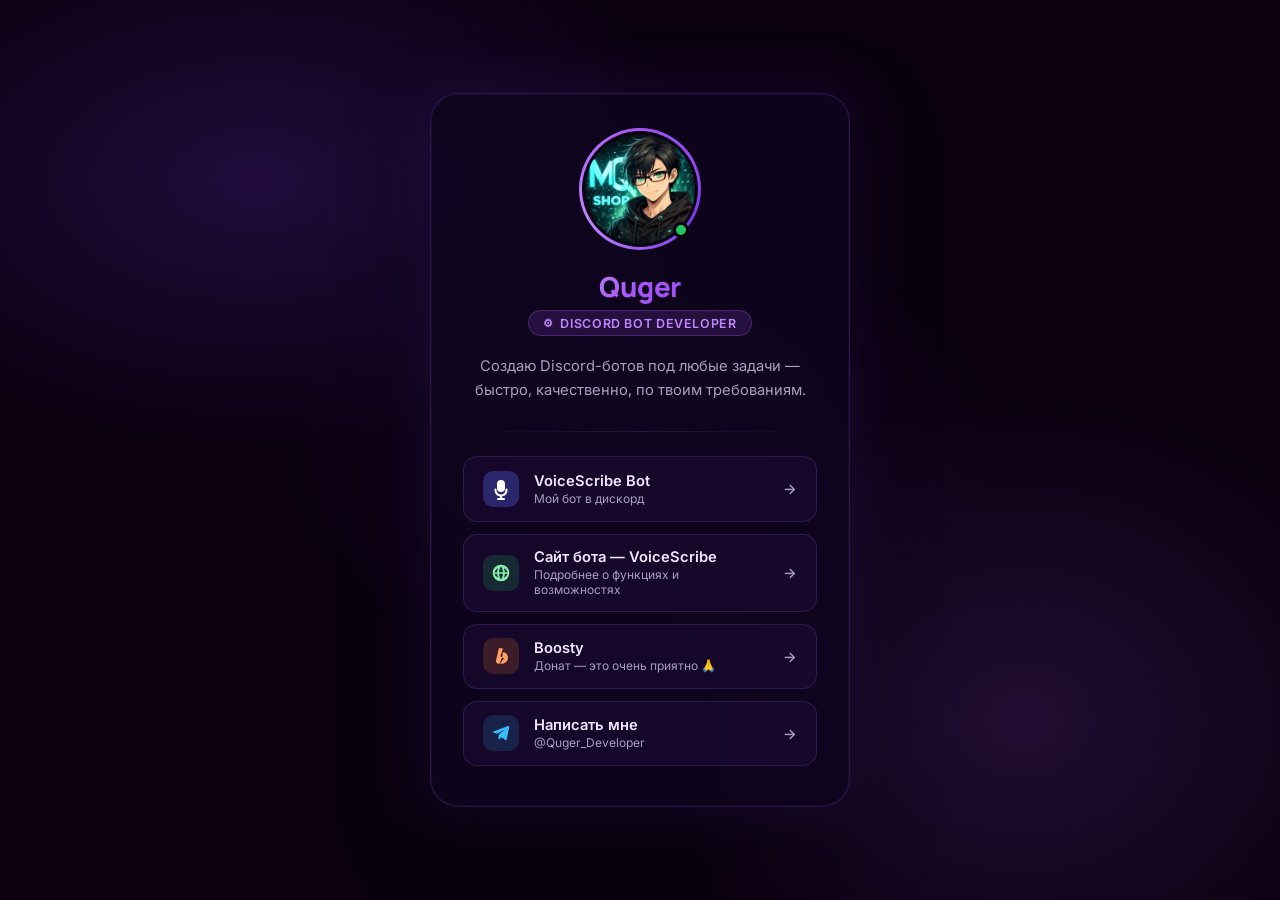
==== index.html @ 2708a447 "Add files via upload" ====
﻿<!DOCTYPE html>
<html lang="ru">
<head>
  <meta charset="UTF-8">
  <meta name="viewport" content="width=device-width, initial-scale=1.0">
  <title>Quger - Discord Bot Dev</title>
  <link href="https://fonts.googleapis.com/css2?family=Manrope:wght@700;800&family=Syne:wght@700;800&family=Inter:wght@400;500;600&display=swap" rel="stylesheet">
  <style>
    *, *::before, *::after { box-sizing: border-box; margin: 0; padding: 0; }

    :root {
      --bg: #0a0010;
      --surface: rgba(120,60,200,0.08);
      --border: rgba(160,100,255,0.18);
      --accent: #a855f7;
      --accent2: #7c3aed;
      --glow: rgba(168,85,247,0.35);
      --text: #f0e8ff;
      --muted: #a89fc0;
    }

    body {
      background: var(--bg);
      color: var(--text);
      font-family: 'Inter', sans-serif;
      min-height: 100vh;
      display: flex;
      align-items: center;
      justify-content: center;
      padding: 2rem 1rem;
      overflow-x: hidden;
    }

    /* Animated background */
    body::before {
      content: '';
      position: fixed;
      inset: 0;
      background:
        radial-gradient(ellipse 60% 50% at 20% 20%, rgba(124,58,237,0.2) 0%, transparent 60%),
        radial-gradient(ellipse 50% 60% at 80% 80%, rgba(168,85,247,0.15) 0%, transparent 60%),
        radial-gradient(ellipse 40% 40% at 50% 50%, rgba(109,40,217,0.1) 0%, transparent 70%);
      pointer-events: none;
      z-index: 0;
    }

    .card {
      position: relative;
      z-index: 1;
      background: rgba(15,5,30,0.85);
      border: 1px solid var(--border);
      border-radius: 28px;
      padding: 2.5rem 2rem;
      max-width: 420px;
      width: 100%;
      text-align: center;
      backdrop-filter: blur(20px);
      box-shadow:
        0 0 60px rgba(124,58,237,0.15),
        0 0 0 1px rgba(168,85,247,0.08) inset,
        0 30px 80px rgba(0,0,0,0.5);
      animation: fadeUp 0.7s cubic-bezier(.22,1,.36,1) both;
    }

    @keyframes fadeUp {
      from { opacity: 0; transform: translateY(30px); }
      to { opacity: 1; transform: translateY(0); }
    }

    /* Avatar */
    .avatar-wrap {
      position: relative;
      display: inline-block;
      margin-bottom: 1.25rem;
    }

    .avatar-ring {
      position: absolute;
      inset: -6px;
      border-radius: 50%;
      background: conic-gradient(from 0deg, #a855f7, #7c3aed, #c084fc, #a855f7);
      animation: spin 4s linear infinite;
      z-index: 0;
    }

    @keyframes spin { to { transform: rotate(360deg); } }

    .avatar-ring-inner {
      position: absolute;
      inset: -3px;
      border-radius: 50%;
      background: var(--bg);
      z-index: 1;
    }

    .avatar {
      position: relative;
      z-index: 2;
      width: 110px;
      height: 110px;
      border-radius: 50%;
      object-fit: cover;
      display: block;
    }

    /* Status dot */
    .status {
      position: absolute;
      bottom: 6px;
      right: 6px;
      width: 16px;
      height: 16px;
      background: #22c55e;
      border-radius: 50%;
      border: 3px solid var(--bg);
      z-index: 3;
      animation: pulse 2s ease-in-out infinite;
    }

    @keyframes pulse {
      0%, 100% { box-shadow: 0 0 0 0 rgba(34,197,94,0.5); }
      50% { box-shadow: 0 0 0 6px rgba(34,197,94,0); }
    }

    /* Name & title */
    h1 {
      font-family: 'Manrope', sans-serif;
      font-size: 1.72rem;
      font-weight: 800;
      background: linear-gradient(135deg, #e9d5ff, #a855f7 50%, #7c3aed);
      -webkit-background-clip: text;
      -webkit-text-fill-color: transparent;
      background-clip: text;
      letter-spacing: -0.02em;
      margin-bottom: 0.3rem;
    }

    .title-badge {
      display: inline-flex;
      align-items: center;
      gap: 0.4rem;
      background: rgba(168,85,247,0.15);
      border: 1px solid rgba(168,85,247,0.3);
      color: #c084fc;
      font-size: 0.78rem;
      font-weight: 600;
      padding: 0.3rem 0.9rem;
      border-radius: 100px;
      margin-bottom: 1.1rem;
      letter-spacing: 0.05em;
      text-transform: uppercase;
    }

    .title-badge::before { content: '⚙'; font-size: 0.85em; }

    /* Bio */
    .bio {
      color: var(--muted);
      font-size: 0.92rem;
      line-height: 1.65;
      margin-bottom: 1.8rem;
      padding: 0 0.5rem;
    }

    /* Divider */
    .divider {
      height: 1px;
      background: linear-gradient(90deg, transparent, var(--border), transparent);
      margin-bottom: 1.5rem;
    }

    /* Links */
    .links {
      display: flex;
      flex-direction: column;
      gap: 0.75rem;
    }

    .link-btn {
      display: flex;
      align-items: center;
      gap: 0.9rem;
      padding: 0.85rem 1.2rem;
      border-radius: 14px;
      text-decoration: none;
      font-size: 0.92rem;
      font-weight: 600;
      border: 1px solid var(--border);
      background: var(--surface);
      color: var(--text);
      transition: all 0.22s cubic-bezier(.22,1,.36,1);
      position: relative;
      overflow: hidden;
      cursor: pointer;
    }

    .link-btn::before {
      content: '';
      position: absolute;
      inset: 0;
      background: linear-gradient(135deg, rgba(168,85,247,0.12), rgba(124,58,237,0.08));
      opacity: 0;
      transition: opacity 0.22s;
    }

    .link-btn:hover {
      border-color: rgba(168,85,247,0.5);
      transform: translateY(-2px);
      box-shadow: 0 8px 24px rgba(124,58,237,0.2);
    }

    .link-btn:hover::before { opacity: 1; }
    .link-btn:active { transform: translateY(0); }

    .link-icon {
      width: 36px;
      height: 36px;
      border-radius: 10px;
      display: flex;
      align-items: center;
      justify-content: center;
      font-size: 1.1rem;
      flex-shrink: 0;
    }

    .link-icon.discord { background: rgba(88,101,242,0.32); color: #ffffff; }
    .link-icon.site { background: rgba(34,197,94,0.18); color: #86efac; }
    .link-icon.telegram { background: rgba(39,167,231,0.16); color: #38bdf8; }
    .link-icon.boosty  { background: rgba(245,124,47,0.18); color: #ff9f63; }

    .link-icon svg {
      width: 20px;
      height: 20px;
      fill: currentColor;
      display: block;
    }

    
    .link-icon.discord svg {
      width: 24px;
      height: 24px;
    }

    .link-label {
      flex: 1;
      text-align: left;
    }

    .link-label span {
      display: block;
      font-size: 0.75rem;
      color: var(--muted);
      font-weight: 400;
      margin-top: 0.05rem;
    }

    .link-arrow {
      color: var(--muted);
      font-size: 0.9rem;
      transition: transform 0.2s, color 0.2s;
    }

    .link-btn:hover .link-arrow {
      transform: translateX(3px);
      color: var(--accent);
    }

    /* Footer */
    .footer {
      margin-top: 1.5rem;
      font-size: 0.72rem;
      color: rgba(168,85,247,0.4);
      letter-spacing: 0.08em;
    }
  </style>
</head>
<body>
  <div class="card">

    <div class="avatar-wrap">
      <div class="avatar-ring"></div>
      <div class="avatar-ring-inner"></div>
      <img class="avatar" src="[data-uri]" alt="KauSi">
      <div class="status"></div>
    </div>

    <h1>Quger</h1>
    <div class="title-badge">Discord Bot Developer</div>

    <p class="bio">
      Создаю Discord-ботов под любые задачи —<br>
      быстро, качественно, по твоим требованиям.
    </p>

    <div class="divider"></div>

        <div class="links">

      <a class="link-btn" href="https://discord.com/oauth2/authorize?client_id=1499474116049371156" target="_blank" rel="noopener">
        <div class="link-icon discord">
          <svg viewBox="0 0 24 24" aria-hidden="true" focusable="false">
            <rect x="8" y="3" width="8" height="12" rx="4" ry="4" />
            <path d="M6.5 11.5a1 1 0 0 1 1 1v.6a4.5 4.5 0 0 0 9 0v-.6a1 1 0 1 1 2 0v.6a6.5 6.5 0 0 1-5.5 6.4V21h2a1 1 0 1 1 0 2H9a1 1 0 1 1 0-2h2v-1.5a6.5 6.5 0 0 1-5.5-6.4v-.6a1 1 0 0 1 1-1z" />
          </svg>
        </div>
        <div class="link-label"> 
          VoiceScribe Bot
          <span>Мой бот в дискорд</span>
        </div>
        <div class="link-arrow">→</div>
      </a>

      <a class="link-btn" href="general.html" rel="noopener">
        <div class="link-icon site">
          <svg viewBox="0 0 24 24" aria-hidden="true" focusable="false">
            <path d="M12 2a10 10 0 1 0 0 20 10 10 0 0 0 0-20zm7.9 9h-3.1a15.7 15.7 0 0 0-1.6-5.1A8.1 8.1 0 0 1 19.9 11zM12 4.1c1.1 1.4 2 3.9 2.4 6.9H9.6c.4-3 1.3-5.5 2.4-6.9zM8.8 5.9A15.7 15.7 0 0 0 7.2 11H4.1a8.1 8.1 0 0 1 4.7-5.1zM4.1 13h3.1a15.7 15.7 0 0 0 1.6 5.1A8.1 8.1 0 0 1 4.1 13zm7.9 6.9c-1.1-1.4-2-3.9-2.4-6.9h4.8c-.4 3-1.3 5.5-2.4 6.9zm3.2-1.8a15.7 15.7 0 0 0 1.6-5.1h3.1a8.1 8.1 0 0 1-4.7 5.1z"/>
          </svg>
        </div>
        <div class="link-label">
          Сайт бота — VoiceScribe
          <span>Подробнее о функциях и возможностях</span>
        </div>
        <div class="link-arrow">→</div>
      </a>

      <a class="link-btn" href="https://boosty.to/quger" target="_blank" rel="noopener">
        <div class="link-icon boosty">
          <svg viewBox="0 0 24 24" aria-hidden="true" focusable="false">
            <path d="M9.4 2.8h5L11.2 13h2.4l-3.3 8.2h-.9c-2.4 0-4-2.2-3.3-4.5L9.4 2.8z" />
            <path d="M14.2 7.1c3.9.3 6.6 3.7 6.1 7.5-.5 3.8-3.7 6.6-7.5 6.6h-1.8l4.8-6.9h-2.3l.7-7.2z" />
          </svg>
        </div>
        <div class="link-label">
          Boosty
          <span>Донат — это очень приятно 🙏</span>
        </div>
        <div class="link-arrow">→</div>
      </a>

      <a class="link-btn" href="https://t.me/Quger_Developer" target="_blank" rel="noopener">
        <div class="link-icon telegram">
          <svg viewBox="0 0 24 24" aria-hidden="true" focusable="false">
            <path d="M21.7 4.3c.2.2.3.6.2.9l-3.1 14.7c-.1.4-.4.7-.8.7h-.1c-.3 0-.6-.1-.8-.3l-4.5-3.3-2.2 2.1c-.2.2-.4.3-.7.3h-.1c-.4-.1-.7-.4-.7-.8l.4-4.7L17 7.4 7.2 13l-4-1.2c-.4-.1-.6-.4-.7-.8 0-.3.2-.7.5-.8l17.3-6.5c.3-.1.7 0 .9.2z"/>
          </svg>
        </div>
        <div class="link-label">
          Написать мне
          <span>@Quger_Developer</span>
        </div>
        <div class="link-arrow">→</div>
      </a>

    </div>
  </div>
</body>
</html>
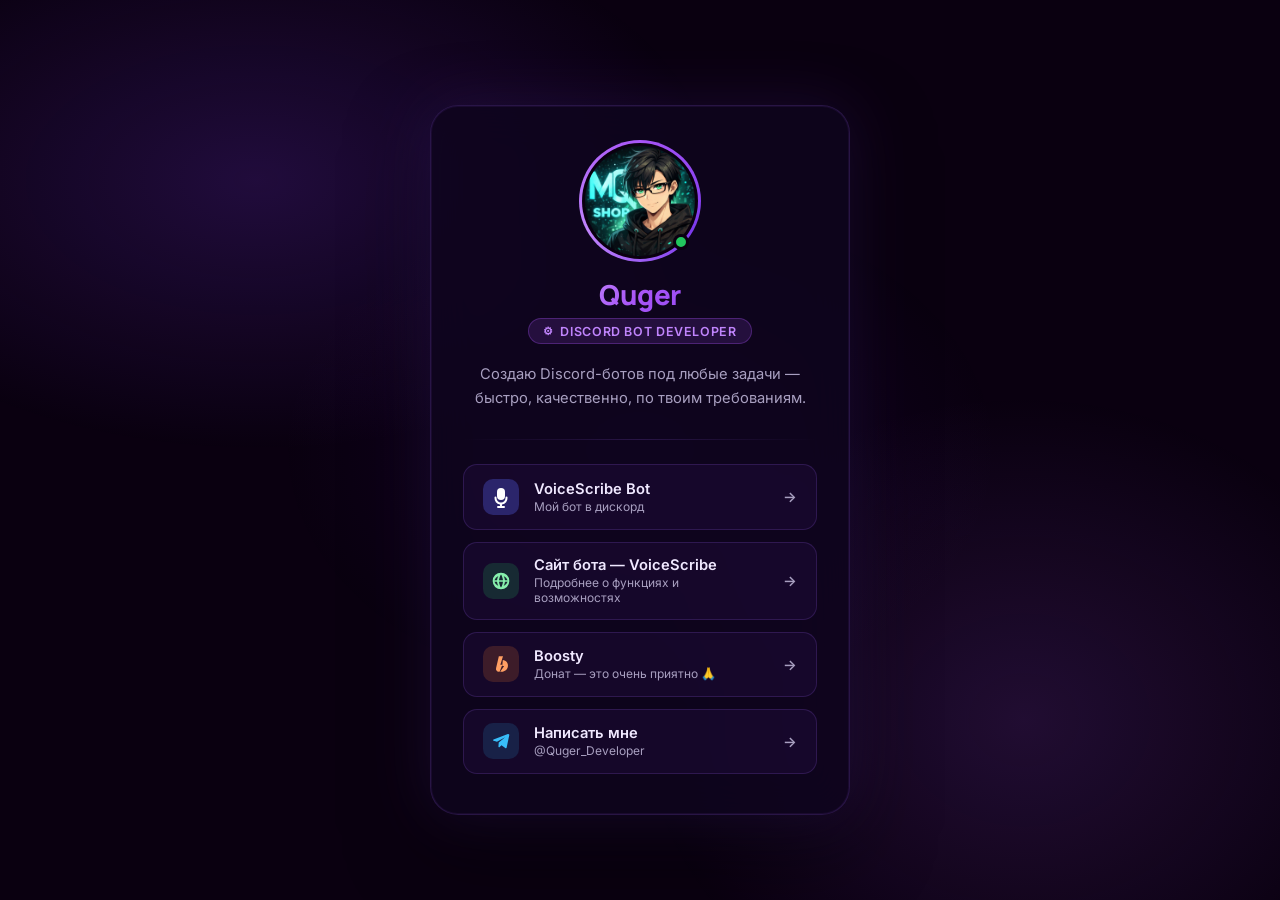
==== commit bddf209b: "Add files via upload" ====
--- a/index.html
+++ b/index.html
@@ -1,4 +1,4 @@
-﻿<!DOCTYPE html>
+﻿﻿<!DOCTYPE html>
 <html lang="ru">
 <head>
   <meta charset="UTF-8">
@@ -25,7 +25,7 @@
       font-family: 'Inter', sans-serif;
       min-height: 100vh;
       display: flex;
-      align-items: center;
+      flex-direction: column;
       justify-content: center;
       padding: 2rem 1rem;
       overflow-x: hidden;
@@ -45,6 +45,7 @@
     }
 
     .card {
+      margin: auto;
       position: relative;
       z-index: 1;
       background: rgba(15,5,30,0.85);
@@ -72,6 +73,7 @@
       position: relative;
       display: inline-block;
       margin-bottom: 1.25rem;
+      animation: fadeUp 0.6s both;
     }
 
     .avatar-ring {
@@ -133,6 +135,7 @@
       background-clip: text;
       letter-spacing: -0.02em;
       margin-bottom: 0.3rem;
+      animation: fadeUp 0.6s 0.1s both;
     }
 
     .title-badge {
@@ -149,6 +152,7 @@
       margin-bottom: 1.1rem;
       letter-spacing: 0.05em;
       text-transform: uppercase;
+      animation: fadeUp 0.6s 0.15s both;
     }
 
     .title-badge::before { content: '⚙'; font-size: 0.85em; }
@@ -160,6 +164,7 @@
       line-height: 1.65;
       margin-bottom: 1.8rem;
       padding: 0 0.5rem;
+      animation: fadeUp 0.6s 0.2s both;
     }
 
     /* Divider */
@@ -167,6 +172,7 @@
       height: 1px;
       background: linear-gradient(90deg, transparent, var(--border), transparent);
       margin-bottom: 1.5rem;
+      animation: fadeUp 0.6s 0.25s both;
     }
 
     /* Links */
@@ -174,6 +180,7 @@
       display: flex;
       flex-direction: column;
       gap: 0.75rem;
+      animation: fadeUp 0.6s 0.3s both;
     }
 
     .link-btn {
@@ -266,12 +273,31 @@
     }
 
     /* Footer */
-    .footer {
-      margin-top: 1.5rem;
-      font-size: 0.72rem;
-      color: rgba(168,85,247,0.4);
-      letter-spacing: 0.08em;
-    }
+    footer {
+      position: relative;
+      z-index: 1;
+      text-align: center;
+      padding: 2rem;
+      border-top: 1px solid var(--border);
+      font-size: 0.78rem;
+      letter-spacing: 0.06em;
+      line-height: 1.8;
+      width: 100%;
+    }
+    .footer-main {
+      color: rgba(255,255,255,0.55);
+      margin-bottom: 0.3rem;
+    }
+    .footer-disclaimer {
+      color: rgba(255,255,255,0.9);
+      font-weight: 500;
+    }
+    footer a {
+      color: #ffffff;
+      text-decoration: none;
+      font-weight: 700;
+    }
+    footer a:hover { color: var(--accent); }
   </style>
 </head>
 <body>
@@ -354,29 +380,3 @@
   </div>
 </body>
 </html>
-
-
-
-
-
-
-
-
-
-
-
-
-
-
-
-
-
-
-
-
-
-
-
-
-
-
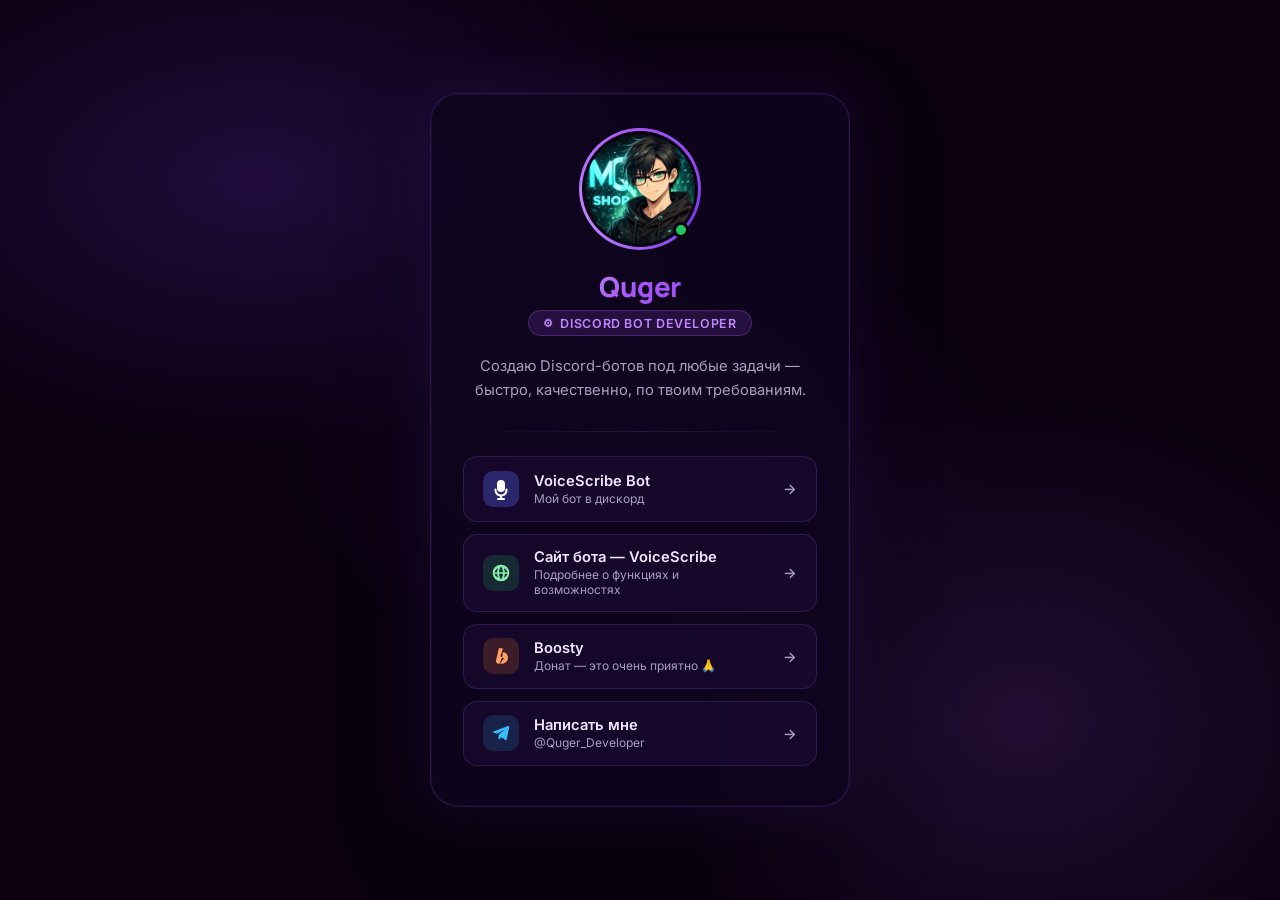
==== commit 62c7d766: "Add files via upload" ====
--- a/index.html
+++ b/index.html
@@ -1,382 +1,388 @@
-﻿﻿<!DOCTYPE html>
-<html lang="ru">
-<head>
-  <meta charset="UTF-8">
-  <meta name="viewport" content="width=device-width, initial-scale=1.0">
-  <title>Quger - Discord Bot Dev</title>
-  <link href="https://fonts.googleapis.com/css2?family=Manrope:wght@700;800&family=Syne:wght@700;800&family=Inter:wght@400;500;600&display=swap" rel="stylesheet">
-  <style>
-    *, *::before, *::after { box-sizing: border-box; margin: 0; padding: 0; }
-
-    :root {
-      --bg: #0a0010;
-      --surface: rgba(120,60,200,0.08);
-      --border: rgba(160,100,255,0.18);
-      --accent: #a855f7;
-      --accent2: #7c3aed;
-      --glow: rgba(168,85,247,0.35);
-      --text: #f0e8ff;
-      --muted: #a89fc0;
-    }
-
-    body {
-      background: var(--bg);
-      color: var(--text);
-      font-family: 'Inter', sans-serif;
-      min-height: 100vh;
-      display: flex;
-      flex-direction: column;
-      justify-content: center;
-      padding: 2rem 1rem;
-      overflow-x: hidden;
-    }
-
-    /* Animated background */
-    body::before {
-      content: '';
-      position: fixed;
-      inset: 0;
-      background:
-        radial-gradient(ellipse 60% 50% at 20% 20%, rgba(124,58,237,0.2) 0%, transparent 60%),
-        radial-gradient(ellipse 50% 60% at 80% 80%, rgba(168,85,247,0.15) 0%, transparent 60%),
-        radial-gradient(ellipse 40% 40% at 50% 50%, rgba(109,40,217,0.1) 0%, transparent 70%);
-      pointer-events: none;
-      z-index: 0;
-    }
-
-    .card {
-      margin: auto;
-      position: relative;
-      z-index: 1;
-      background: rgba(15,5,30,0.85);
-      border: 1px solid var(--border);
-      border-radius: 28px;
-      padding: 2.5rem 2rem;
-      max-width: 420px;
-      width: 100%;
-      text-align: center;
-      backdrop-filter: blur(20px);
-      box-shadow:
-        0 0 60px rgba(124,58,237,0.15),
-        0 0 0 1px rgba(168,85,247,0.08) inset,
-        0 30px 80px rgba(0,0,0,0.5);
-      animation: fadeUp 0.7s cubic-bezier(.22,1,.36,1) both;
-    }
-
-    @keyframes fadeUp {
-      from { opacity: 0; transform: translateY(30px); }
-      to { opacity: 1; transform: translateY(0); }
-    }
-
-    /* Avatar */
-    .avatar-wrap {
-      position: relative;
-      display: inline-block;
-      margin-bottom: 1.25rem;
-      animation: fadeUp 0.6s both;
-    }
-
-    .avatar-ring {
-      position: absolute;
-      inset: -6px;
-      border-radius: 50%;
-      background: conic-gradient(from 0deg, #a855f7, #7c3aed, #c084fc, #a855f7);
-      animation: spin 4s linear infinite;
-      z-index: 0;
-    }
-
-    @keyframes spin { to { transform: rotate(360deg); } }
-
-    .avatar-ring-inner {
-      position: absolute;
-      inset: -3px;
-      border-radius: 50%;
-      background: var(--bg);
-      z-index: 1;
-    }
-
-    .avatar {
-      position: relative;
-      z-index: 2;
-      width: 110px;
-      height: 110px;
-      border-radius: 50%;
-      object-fit: cover;
-      display: block;
-    }
-
-    /* Status dot */
-    .status {
-      position: absolute;
-      bottom: 6px;
-      right: 6px;
-      width: 16px;
-      height: 16px;
-      background: #22c55e;
-      border-radius: 50%;
-      border: 3px solid var(--bg);
-      z-index: 3;
-      animation: pulse 2s ease-in-out infinite;
-    }
-
-    @keyframes pulse {
-      0%, 100% { box-shadow: 0 0 0 0 rgba(34,197,94,0.5); }
-      50% { box-shadow: 0 0 0 6px rgba(34,197,94,0); }
-    }
-
-    /* Name & title */
-    h1 {
-      font-family: 'Manrope', sans-serif;
-      font-size: 1.72rem;
-      font-weight: 800;
-      background: linear-gradient(135deg, #e9d5ff, #a855f7 50%, #7c3aed);
-      -webkit-background-clip: text;
-      -webkit-text-fill-color: transparent;
-      background-clip: text;
-      letter-spacing: -0.02em;
-      margin-bottom: 0.3rem;
-      animation: fadeUp 0.6s 0.1s both;
-    }
-
-    .title-badge {
-      display: inline-flex;
-      align-items: center;
-      gap: 0.4rem;
-      background: rgba(168,85,247,0.15);
-      border: 1px solid rgba(168,85,247,0.3);
-      color: #c084fc;
-      font-size: 0.78rem;
-      font-weight: 600;
-      padding: 0.3rem 0.9rem;
-      border-radius: 100px;
-      margin-bottom: 1.1rem;
-      letter-spacing: 0.05em;
-      text-transform: uppercase;
-      animation: fadeUp 0.6s 0.15s both;
-    }
-
-    .title-badge::before { content: '⚙'; font-size: 0.85em; }
-
-    /* Bio */
-    .bio {
-      color: var(--muted);
-      font-size: 0.92rem;
-      line-height: 1.65;
-      margin-bottom: 1.8rem;
-      padding: 0 0.5rem;
-      animation: fadeUp 0.6s 0.2s both;
-    }
-
-    /* Divider */
-    .divider {
-      height: 1px;
-      background: linear-gradient(90deg, transparent, var(--border), transparent);
-      margin-bottom: 1.5rem;
-      animation: fadeUp 0.6s 0.25s both;
-    }
-
-    /* Links */
-    .links {
-      display: flex;
-      flex-direction: column;
-      gap: 0.75rem;
-      animation: fadeUp 0.6s 0.3s both;
-    }
-
-    .link-btn {
-      display: flex;
-      align-items: center;
-      gap: 0.9rem;
-      padding: 0.85rem 1.2rem;
-      border-radius: 14px;
-      text-decoration: none;
-      font-size: 0.92rem;
-      font-weight: 600;
-      border: 1px solid var(--border);
-      background: var(--surface);
-      color: var(--text);
-      transition: all 0.22s cubic-bezier(.22,1,.36,1);
-      position: relative;
-      overflow: hidden;
-      cursor: pointer;
-    }
-
-    .link-btn::before {
-      content: '';
-      position: absolute;
-      inset: 0;
-      background: linear-gradient(135deg, rgba(168,85,247,0.12), rgba(124,58,237,0.08));
-      opacity: 0;
-      transition: opacity 0.22s;
-    }
-
-    .link-btn:hover {
-      border-color: rgba(168,85,247,0.5);
-      transform: translateY(-2px);
-      box-shadow: 0 8px 24px rgba(124,58,237,0.2);
-    }
-
-    .link-btn:hover::before { opacity: 1; }
-    .link-btn:active { transform: translateY(0); }
-
-    .link-icon {
-      width: 36px;
-      height: 36px;
-      border-radius: 10px;
-      display: flex;
-      align-items: center;
-      justify-content: center;
-      font-size: 1.1rem;
-      flex-shrink: 0;
-    }
-
-    .link-icon.discord { background: rgba(88,101,242,0.32); color: #ffffff; }
-    .link-icon.site { background: rgba(34,197,94,0.18); color: #86efac; }
-    .link-icon.telegram { background: rgba(39,167,231,0.16); color: #38bdf8; }
-    .link-icon.boosty  { background: rgba(245,124,47,0.18); color: #ff9f63; }
-
-    .link-icon svg {
-      width: 20px;
-      height: 20px;
-      fill: currentColor;
-      display: block;
-    }
-
-    
-    .link-icon.discord svg {
-      width: 24px;
-      height: 24px;
-    }
-
-    .link-label {
-      flex: 1;
-      text-align: left;
-    }
-
-    .link-label span {
-      display: block;
-      font-size: 0.75rem;
-      color: var(--muted);
-      font-weight: 400;
-      margin-top: 0.05rem;
-    }
-
-    .link-arrow {
-      color: var(--muted);
-      font-size: 0.9rem;
-      transition: transform 0.2s, color 0.2s;
-    }
-
-    .link-btn:hover .link-arrow {
-      transform: translateX(3px);
-      color: var(--accent);
-    }
-
-    /* Footer */
-    footer {
-      position: relative;
-      z-index: 1;
-      text-align: center;
-      padding: 2rem;
-      border-top: 1px solid var(--border);
-      font-size: 0.78rem;
-      letter-spacing: 0.06em;
-      line-height: 1.8;
-      width: 100%;
-    }
-    .footer-main {
-      color: rgba(255,255,255,0.55);
-      margin-bottom: 0.3rem;
-    }
-    .footer-disclaimer {
-      color: rgba(255,255,255,0.9);
-      font-weight: 500;
-    }
-    footer a {
-      color: #ffffff;
-      text-decoration: none;
-      font-weight: 700;
-    }
-    footer a:hover { color: var(--accent); }
-  </style>
-</head>
-<body>
-  <div class="card">
-
-    <div class="avatar-wrap">
-      <div class="avatar-ring"></div>
-      <div class="avatar-ring-inner"></div>
-      <img class="avatar" src="[data-uri]" alt="KauSi">
-      <div class="status"></div>
-    </div>
-
-    <h1>Quger</h1>
-    <div class="title-badge">Discord Bot Developer</div>
-
-    <p class="bio">
-      Создаю Discord-ботов под любые задачи —<br>
-      быстро, качественно, по твоим требованиям.
-    </p>
-
-    <div class="divider"></div>
-
-        <div class="links">
-
-      <a class="link-btn" href="https://discord.com/oauth2/authorize?client_id=1499474116049371156" target="_blank" rel="noopener">
-        <div class="link-icon discord">
-          <svg viewBox="0 0 24 24" aria-hidden="true" focusable="false">
-            <rect x="8" y="3" width="8" height="12" rx="4" ry="4" />
-            <path d="M6.5 11.5a1 1 0 0 1 1 1v.6a4.5 4.5 0 0 0 9 0v-.6a1 1 0 1 1 2 0v.6a6.5 6.5 0 0 1-5.5 6.4V21h2a1 1 0 1 1 0 2H9a1 1 0 1 1 0-2h2v-1.5a6.5 6.5 0 0 1-5.5-6.4v-.6a1 1 0 0 1 1-1z" />
-          </svg>
-        </div>
-        <div class="link-label"> 
-          VoiceScribe Bot
-          <span>Мой бот в дискорд</span>
-        </div>
-        <div class="link-arrow">→</div>
-      </a>
-
-      <a class="link-btn" href="general.html" rel="noopener">
-        <div class="link-icon site">
-          <svg viewBox="0 0 24 24" aria-hidden="true" focusable="false">
-            <path d="M12 2a10 10 0 1 0 0 20 10 10 0 0 0 0-20zm7.9 9h-3.1a15.7 15.7 0 0 0-1.6-5.1A8.1 8.1 0 0 1 19.9 11zM12 4.1c1.1 1.4 2 3.9 2.4 6.9H9.6c.4-3 1.3-5.5 2.4-6.9zM8.8 5.9A15.7 15.7 0 0 0 7.2 11H4.1a8.1 8.1 0 0 1 4.7-5.1zM4.1 13h3.1a15.7 15.7 0 0 0 1.6 5.1A8.1 8.1 0 0 1 4.1 13zm7.9 6.9c-1.1-1.4-2-3.9-2.4-6.9h4.8c-.4 3-1.3 5.5-2.4 6.9zm3.2-1.8a15.7 15.7 0 0 0 1.6-5.1h3.1a8.1 8.1 0 0 1-4.7 5.1z"/>
-          </svg>
-        </div>
-        <div class="link-label">
-          Сайт бота — VoiceScribe
-          <span>Подробнее о функциях и возможностях</span>
-        </div>
-        <div class="link-arrow">→</div>
-      </a>
-
-      <a class="link-btn" href="https://boosty.to/quger" target="_blank" rel="noopener">
-        <div class="link-icon boosty">
-          <svg viewBox="0 0 24 24" aria-hidden="true" focusable="false">
-            <path d="M9.4 2.8h5L11.2 13h2.4l-3.3 8.2h-.9c-2.4 0-4-2.2-3.3-4.5L9.4 2.8z" />
-            <path d="M14.2 7.1c3.9.3 6.6 3.7 6.1 7.5-.5 3.8-3.7 6.6-7.5 6.6h-1.8l4.8-6.9h-2.3l.7-7.2z" />
-          </svg>
-        </div>
-        <div class="link-label">
-          Boosty
-          <span>Донат — это очень приятно 🙏</span>
-        </div>
-        <div class="link-arrow">→</div>
-      </a>
-
-      <a class="link-btn" href="https://t.me/Quger_Developer" target="_blank" rel="noopener">
-        <div class="link-icon telegram">
-          <svg viewBox="0 0 24 24" aria-hidden="true" focusable="false">
-            <path d="M21.7 4.3c.2.2.3.6.2.9l-3.1 14.7c-.1.4-.4.7-.8.7h-.1c-.3 0-.6-.1-.8-.3l-4.5-3.3-2.2 2.1c-.2.2-.4.3-.7.3h-.1c-.4-.1-.7-.4-.7-.8l.4-4.7L17 7.4 7.2 13l-4-1.2c-.4-.1-.6-.4-.7-.8 0-.3.2-.7.5-.8l17.3-6.5c.3-.1.7 0 .9.2z"/>
-          </svg>
-        </div>
-        <div class="link-label">
-          Написать мне
-          <span>@Quger_Developer</span>
-        </div>
-        <div class="link-arrow">→</div>
-      </a>
-
-    </div>
-  </div>
-</body>
-</html>
+﻿<!DOCTYPE html>
+<html lang="ru">
+<head>
+  <meta charset="UTF-8">
+  <meta name="viewport" content="width=device-width, initial-scale=1.0">
+  <title>Quger - Discord Bot Dev</title>
+  <link href="https://fonts.googleapis.com/css2?family=Manrope:wght@700;800&family=Syne:wght@700;800&family=Inter:wght@400;500;600&display=swap" rel="stylesheet">
+  <style>
+    *, *::before, *::after { box-sizing: border-box; margin: 0; padding: 0; }
+
+    :root {
+      --bg: #0a0010;
+      --surface: rgba(120,60,200,0.08);
+      --border: rgba(160,100,255,0.18);
+      --accent: #a855f7;
+      --accent2: #7c3aed;
+      --glow: rgba(168,85,247,0.35);
+      --text: #f0e8ff;
+      --muted: #a89fc0;
+    }
+
+    body {
+      background: var(--bg);
+      color: var(--text);
+      font-family: 'Inter', sans-serif;
+      min-height: 100vh;
+      display: flex;
+      flex-direction: column;
+      justify-content: center;
+      padding: 2rem 1rem;
+      overflow-x: hidden;
+    }
+
+    /* Animated background */
+    body::before {
+      content: '';
+      position: fixed;
+      inset: 0;
+      background:
+        radial-gradient(ellipse 60% 50% at 20% 20%, rgba(124,58,237,0.2) 0%, transparent 60%),
+        radial-gradient(ellipse 50% 60% at 80% 80%, rgba(168,85,247,0.15) 0%, transparent 60%),
+        radial-gradient(ellipse 40% 40% at 50% 50%, rgba(109,40,217,0.1) 0%, transparent 70%);
+      pointer-events: none;
+      z-index: 0;
+    }
+
+    .card {
+      margin: auto;
+      position: relative;
+      z-index: 1;
+      background: rgba(15,5,30,0.85);
+      border: 1px solid var(--border);
+      border-radius: 28px;
+      padding: 2.5rem 2rem;
+      max-width: 420px;
+      width: 100%;
+      text-align: center;
+      backdrop-filter: blur(20px);
+      box-shadow:
+        0 0 60px rgba(124,58,237,0.15),
+        0 0 0 1px rgba(168,85,247,0.08) inset,
+        0 30px 80px rgba(0,0,0,0.5);
+      animation: fadeUp 0.7s cubic-bezier(.22,1,.36,1) both;
+    }
+
+    @keyframes fadeUp {
+      from { opacity: 0; transform: translateY(30px); }
+      to { opacity: 1; transform: translateY(0); }
+    }
+
+    /* Avatar */
+    .avatar-wrap {
+      position: relative;
+      display: inline-block;
+      margin-bottom: 1.25rem;
+      animation: fadeUp 0.6s both;
+    }
+
+    .avatar-ring {
+      position: absolute;
+      inset: -6px;
+      border-radius: 50%;
+      background: conic-gradient(from 0deg, #a855f7, #7c3aed, #c084fc, #a855f7);
+      animation: spin 4s linear infinite;
+      z-index: 0;
+    }
+
+    @keyframes spin { to { transform: rotate(360deg); } }
+
+    .avatar-ring-inner {
+      position: absolute;
+      inset: -3px;
+      border-radius: 50%;
+      background: var(--bg);
+      z-index: 1;
+    }
+
+    .avatar {
+      position: relative;
+      z-index: 2;
+      width: 110px;
+      height: 110px;
+      border-radius: 50%;
+      object-fit: cover;
+      display: block;
+    }
+
+    /* Status dot */
+    .status {
+      position: absolute;
+      bottom: 6px;
+      right: 6px;
+      width: 16px;
+      height: 16px;
+      background: #22c55e;
+      border-radius: 50%;
+      border: 3px solid var(--bg);
+      z-index: 3;
+      animation: pulse 2s ease-in-out infinite;
+    }
+
+    @keyframes pulse {
+      0%, 100% { box-shadow: 0 0 0 0 rgba(34,197,94,0.5); }
+      50% { box-shadow: 0 0 0 6px rgba(34,197,94,0); }
+    }
+
+    /* Name & title */
+    h1 {
+      font-family: 'Manrope', sans-serif;
+      font-size: 1.72rem;
+      font-weight: 800;
+      background: linear-gradient(135deg, #e9d5ff, #a855f7 50%, #7c3aed);
+      -webkit-background-clip: text;
+      -webkit-text-fill-color: transparent;
+      background-clip: text;
+      letter-spacing: -0.02em;
+      margin-bottom: 0.3rem;
+      animation: fadeUp 0.6s 0.1s both;
+    }
+
+    .title-badge {
+      display: inline-flex;
+      align-items: center;
+      gap: 0.4rem;
+      background: rgba(168,85,247,0.15);
+      border: 1px solid rgba(168,85,247,0.3);
+      color: #c084fc;
+      font-size: 0.78rem;
+      font-weight: 600;
+      padding: 0.3rem 0.9rem;
+      border-radius: 100px;
+      margin-bottom: 1.1rem;
+      letter-spacing: 0.05em;
+      text-transform: uppercase;
+      animation: fadeUp 0.6s 0.15s both;
+    }
+
+    .title-badge::before { content: '⚙'; font-size: 0.85em; }
+
+    /* Bio */
+    .bio {
+      color: var(--muted);
+      font-size: 0.92rem;
+      line-height: 1.65;
+      margin-bottom: 1.8rem;
+      padding: 0 0.5rem;
+      animation: fadeUp 0.6s 0.2s both;
+    }
+
+    /* Divider */
+    .divider {
+      height: 1px;
+      background: linear-gradient(90deg, transparent, var(--border), transparent);
+      margin-bottom: 1.5rem;
+      animation: fadeUp 0.6s 0.25s both;
+    }
+
+    /* Links */
+    .links {
+      display: flex;
+      flex-direction: column;
+      gap: 0.75rem;
+      animation: fadeUp 0.6s 0.3s both;
+    }
+
+    .link-btn {
+      display: flex;
+      align-items: center;
+      gap: 0.9rem;
+      padding: 0.85rem 1.2rem;
+      border-radius: 14px;
+      text-decoration: none;
+      font-size: 0.92rem;
+      font-weight: 600;
+      border: 1px solid var(--border);
+      background: var(--surface);
+      color: var(--text);
+      transition: all 0.22s cubic-bezier(.22,1,.36,1);
+      position: relative;
+      overflow: hidden;
+      cursor: pointer;
+    }
+
+    .link-btn::before {
+      content: '';
+      position: absolute;
+      inset: 0;
+      background: linear-gradient(135deg, rgba(168,85,247,0.12), rgba(124,58,237,0.08));
+      opacity: 0;
+      transition: opacity 0.22s;
+    }
+
+    .link-btn:hover {
+      border-color: rgba(168,85,247,0.5);
+      transform: translateY(-2px);
+      box-shadow: 0 8px 24px rgba(124,58,237,0.2);
+    }
+
+    .link-btn:hover::before { opacity: 1; }
+    .link-btn:active { transform: translateY(0); }
+
+    .link-icon {
+      width: 36px;
+      height: 36px;
+      border-radius: 10px;
+      display: flex;
+      align-items: center;
+      justify-content: center;
+      font-size: 1.1rem;
+      flex-shrink: 0;
+    }
+
+    .link-icon.discord { background: rgba(88,101,242,0.32); color: #ffffff; }
+    .link-icon.site { background: rgba(34,197,94,0.18); color: #86efac; }
+    .link-icon.telegram { background: rgba(39,167,231,0.16); color: #38bdf8; }
+    .link-icon.boosty  { background: rgba(245,124,47,0.18); color: #ff9f63; }
+
+    .link-icon svg {
+      width: 20px;
+      height: 20px;
+      fill: currentColor;
+      display: block;
+    }
+
+    
+    .link-icon.discord svg {
+      width: 24px;
+      height: 24px;
+    }
+
+    .link-label {
+      flex: 1;
+      text-align: left;
+    }
+
+    .link-label span {
+      display: block;
+      font-size: 0.75rem;
+      color: var(--muted);
+      font-weight: 400;
+      margin-top: 0.05rem;
+    }
+
+    .link-arrow {
+      color: var(--muted);
+      font-size: 0.9rem;
+      transition: transform 0.2s, color 0.2s;
+    }
+
+    .link-btn:hover .link-arrow {
+      transform: translateX(3px);
+      color: var(--accent);
+    }
+
+    /* Footer */
+    footer {
+      position: relative;
+      z-index: 1;
+      text-align: center;
+      padding: 2rem;
+      border-top: 1px solid var(--border);
+      font-size: 0.78rem;
+      letter-spacing: 0.06em;
+      line-height: 1.8;
+      width: 100%;
+    }
+    .footer-main {
+      color: rgba(255,255,255,0.55);
+      margin-bottom: 0.3rem;
+    }
+    .footer-disclaimer {
+      color: rgba(255,255,255,0.9);
+      font-weight: 500;
+    }
+    footer a {
+      color: #ffffff;
+      text-decoration: none;
+      font-weight: 700;
+    }
+    footer a:hover { color: var(--accent); }
+  
+    @media (max-width: 480px) {
+      .card { padding: 2rem 1.2rem; border-radius: 20px; }
+      h1 { font-size: 1.4rem !important; }
+      .avatar { width: 90px; height: 90px; }
+    }
+</style>
+</head>
+<body>
+  <div class="card">
+
+    <div class="avatar-wrap">
+      <div class="avatar-ring"></div>
+      <div class="avatar-ring-inner"></div>
+      <img class="avatar" src="[data-uri]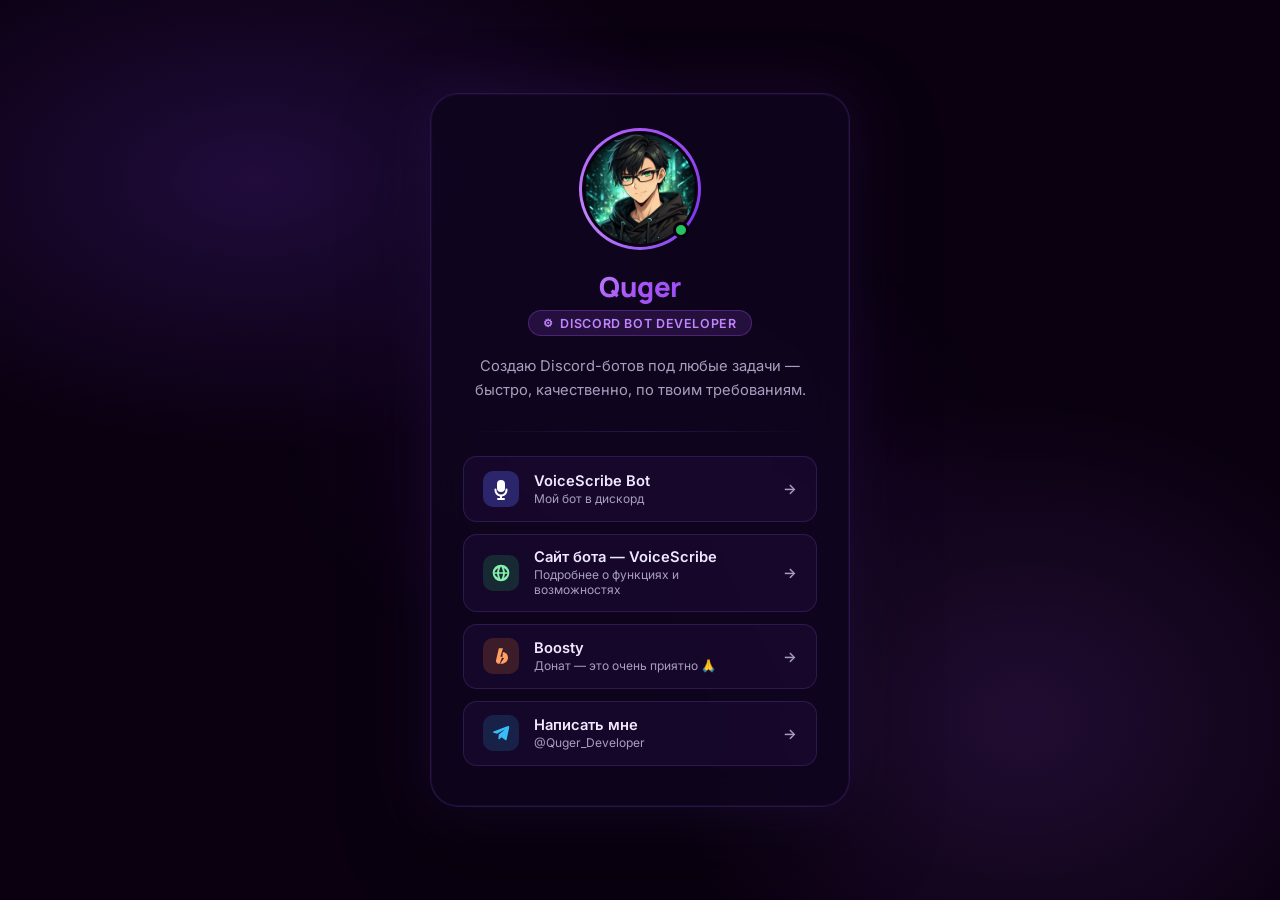
==== commit 9cd28df6: "Update index.html" ====
--- a/index.html
+++ b/index.html
@@ -312,7 +312,7 @@
     <div class="avatar-wrap">
       <div class="avatar-ring"></div>
       <div class="avatar-ring-inner"></div>
-      <img class="avatar" src="[data-uri]" alt="KauSi">
+      <img class="avatar" src="[data-uri]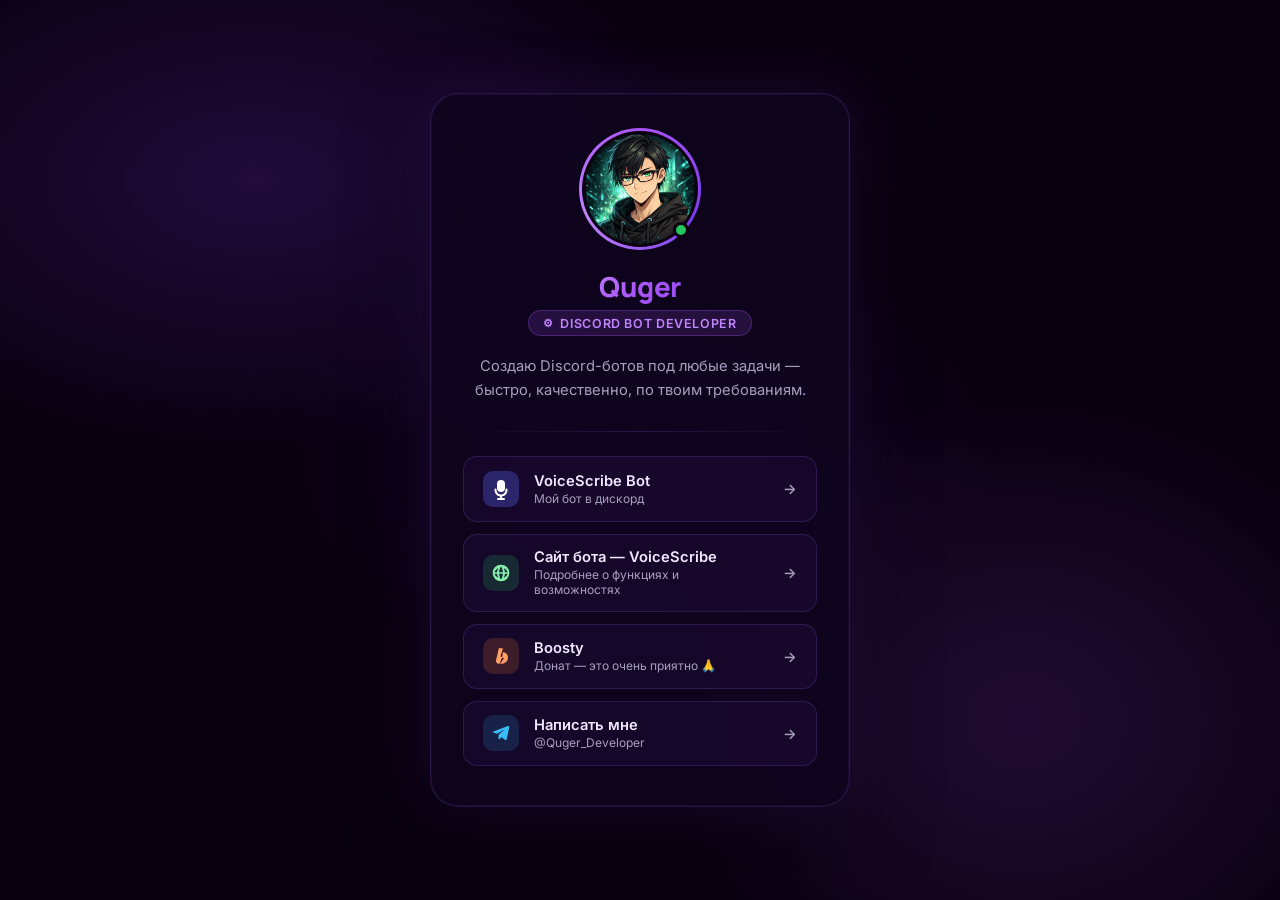
==== commit 1a755118: "Update index.html" ====
--- a/index.html
+++ b/index.html
@@ -312,7 +312,7 @@
     <div class="avatar-wrap">
       <div class="avatar-ring"></div>
       <div class="avatar-ring-inner"></div>
-      <img class="avatar" src="[data-uri]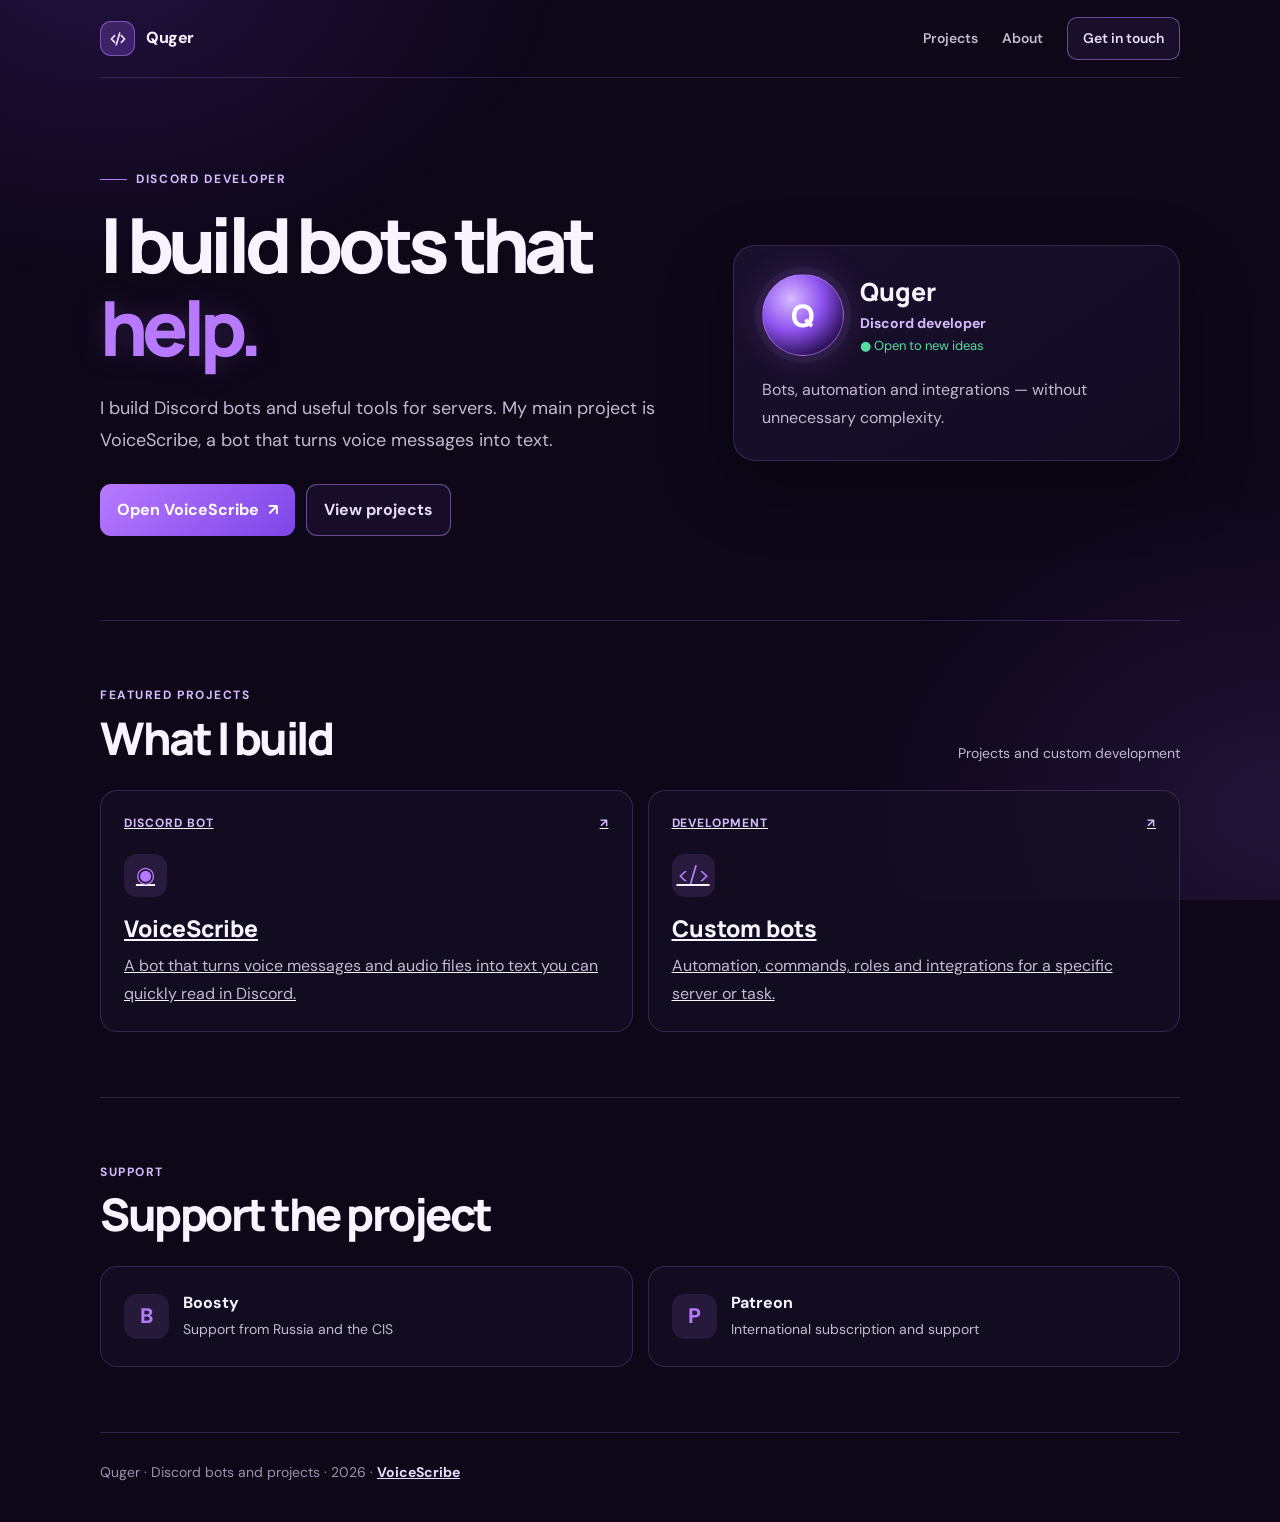
==== commit 7ea6a253: "Publish final Quger homepage with browser language detection and readable layout" ====
--- a/index.html
+++ b/index.html
@@ -1,388 +1,32 @@
-﻿<!DOCTYPE html>
+<!doctype html>
 <html lang="ru">
 <head>
-  <meta charset="UTF-8">
-  <meta name="viewport" content="width=device-width, initial-scale=1.0">
-  <title>Quger - Discord Bot Dev</title>
-  <link href="https://fonts.googleapis.com/css2?family=Manrope:wght@700;800&family=Syne:wght@700;800&family=Inter:wght@400;500;600&display=swap" rel="stylesheet">
-  <style>
-    *, *::before, *::after { box-sizing: border-box; margin: 0; padding: 0; }
-
-    :root {
-      --bg: #0a0010;
-      --surface: rgba(120,60,200,0.08);
-      --border: rgba(160,100,255,0.18);
-      --accent: #a855f7;
-      --accent2: #7c3aed;
-      --glow: rgba(168,85,247,0.35);
-      --text: #f0e8ff;
-      --muted: #a89fc0;
-    }
-
-    body {
-      background: var(--bg);
-      color: var(--text);
-      font-family: 'Inter', sans-serif;
-      min-height: 100vh;
-      display: flex;
-      flex-direction: column;
-      justify-content: center;
-      padding: 2rem 1rem;
-      overflow-x: hidden;
-    }
-
-    /* Animated background */
-    body::before {
-      content: '';
-      position: fixed;
-      inset: 0;
-      background:
-        radial-gradient(ellipse 60% 50% at 20% 20%, rgba(124,58,237,0.2) 0%, transparent 60%),
-        radial-gradient(ellipse 50% 60% at 80% 80%, rgba(168,85,247,0.15) 0%, transparent 60%),
-        radial-gradient(ellipse 40% 40% at 50% 50%, rgba(109,40,217,0.1) 0%, transparent 70%);
-      pointer-events: none;
-      z-index: 0;
-    }
-
-    .card {
-      margin: auto;
-      position: relative;
-      z-index: 1;
-      background: rgba(15,5,30,0.85);
-      border: 1px solid var(--border);
-      border-radius: 28px;
-      padding: 2.5rem 2rem;
-      max-width: 420px;
-      width: 100%;
-      text-align: center;
-      backdrop-filter: blur(20px);
-      box-shadow:
-        0 0 60px rgba(124,58,237,0.15),
-        0 0 0 1px rgba(168,85,247,0.08) inset,
-        0 30px 80px rgba(0,0,0,0.5);
-      animation: fadeUp 0.7s cubic-bezier(.22,1,.36,1) both;
-    }
-
-    @keyframes fadeUp {
-      from { opacity: 0; transform: translateY(30px); }
-      to { opacity: 1; transform: translateY(0); }
-    }
-
-    /* Avatar */
-    .avatar-wrap {
-      position: relative;
-      display: inline-block;
-      margin-bottom: 1.25rem;
-      animation: fadeUp 0.6s both;
-    }
-
-    .avatar-ring {
-      position: absolute;
-      inset: -6px;
-      border-radius: 50%;
-      background: conic-gradient(from 0deg, #a855f7, #7c3aed, #c084fc, #a855f7);
-      animation: spin 4s linear infinite;
-      z-index: 0;
-    }
-
-    @keyframes spin { to { transform: rotate(360deg); } }
-
-    .avatar-ring-inner {
-      position: absolute;
-      inset: -3px;
-      border-radius: 50%;
-      background: var(--bg);
-      z-index: 1;
-    }
-
-    .avatar {
-      position: relative;
-      z-index: 2;
-      width: 110px;
-      height: 110px;
-      border-radius: 50%;
-      object-fit: cover;
-      display: block;
-    }
-
-    /* Status dot */
-    .status {
-      position: absolute;
-      bottom: 6px;
-      right: 6px;
-      width: 16px;
-      height: 16px;
-      background: #22c55e;
-      border-radius: 50%;
-      border: 3px solid var(--bg);
-      z-index: 3;
-      animation: pulse 2s ease-in-out infinite;
-    }
-
-    @keyframes pulse {
-      0%, 100% { box-shadow: 0 0 0 0 rgba(34,197,94,0.5); }
-      50% { box-shadow: 0 0 0 6px rgba(34,197,94,0); }
-    }
-
-    /* Name & title */
-    h1 {
-      font-family: 'Manrope', sans-serif;
-      font-size: 1.72rem;
-      font-weight: 800;
-      background: linear-gradient(135deg, #e9d5ff, #a855f7 50%, #7c3aed);
-      -webkit-background-clip: text;
-      -webkit-text-fill-color: transparent;
-      background-clip: text;
-      letter-spacing: -0.02em;
-      margin-bottom: 0.3rem;
-      animation: fadeUp 0.6s 0.1s both;
-    }
-
-    .title-badge {
-      display: inline-flex;
-      align-items: center;
-      gap: 0.4rem;
-      background: rgba(168,85,247,0.15);
-      border: 1px solid rgba(168,85,247,0.3);
-      color: #c084fc;
-      font-size: 0.78rem;
-      font-weight: 600;
-      padding: 0.3rem 0.9rem;
-      border-radius: 100px;
-      margin-bottom: 1.1rem;
-      letter-spacing: 0.05em;
-      text-transform: uppercase;
-      animation: fadeUp 0.6s 0.15s both;
-    }
-
-    .title-badge::before { content: '⚙'; font-size: 0.85em; }
-
-    /* Bio */
-    .bio {
-      color: var(--muted);
-      font-size: 0.92rem;
-      line-height: 1.65;
-      margin-bottom: 1.8rem;
-      padding: 0 0.5rem;
-      animation: fadeUp 0.6s 0.2s both;
-    }
-
-    /* Divider */
-    .divider {
-      height: 1px;
-      background: linear-gradient(90deg, transparent, var(--border), transparent);
-      margin-bottom: 1.5rem;
-      animation: fadeUp 0.6s 0.25s both;
-    }
-
-    /* Links */
-    .links {
-      display: flex;
-      flex-direction: column;
-      gap: 0.75rem;
-      animation: fadeUp 0.6s 0.3s both;
-    }
-
-    .link-btn {
-      display: flex;
-      align-items: center;
-      gap: 0.9rem;
-      padding: 0.85rem 1.2rem;
-      border-radius: 14px;
-      text-decoration: none;
-      font-size: 0.92rem;
-      font-weight: 600;
-      border: 1px solid var(--border);
-      background: var(--surface);
-      color: var(--text);
-      transition: all 0.22s cubic-bezier(.22,1,.36,1);
-      position: relative;
-      overflow: hidden;
-      cursor: pointer;
-    }
-
-    .link-btn::before {
-      content: '';
-      position: absolute;
-      inset: 0;
-      background: linear-gradient(135deg, rgba(168,85,247,0.12), rgba(124,58,237,0.08));
-      opacity: 0;
-      transition: opacity 0.22s;
-    }
-
-    .link-btn:hover {
-      border-color: rgba(168,85,247,0.5);
-      transform: translateY(-2px);
-      box-shadow: 0 8px 24px rgba(124,58,237,0.2);
-    }
-
-    .link-btn:hover::before { opacity: 1; }
-    .link-btn:active { transform: translateY(0); }
-
-    .link-icon {
-      width: 36px;
-      height: 36px;
-      border-radius: 10px;
-      display: flex;
-      align-items: center;
-      justify-content: center;
-      font-size: 1.1rem;
-      flex-shrink: 0;
-    }
-
-    .link-icon.discord { background: rgba(88,101,242,0.32); color: #ffffff; }
-    .link-icon.site { background: rgba(34,197,94,0.18); color: #86efac; }
-    .link-icon.telegram { background: rgba(39,167,231,0.16); color: #38bdf8; }
-    .link-icon.boosty  { background: rgba(245,124,47,0.18); color: #ff9f63; }
-
-    .link-icon svg {
-      width: 20px;
-      height: 20px;
-      fill: currentColor;
-      display: block;
-    }
-
-    
-    .link-icon.discord svg {
-      width: 24px;
-      height: 24px;
-    }
-
-    .link-label {
-      flex: 1;
-      text-align: left;
-    }
-
-    .link-label span {
-      display: block;
-      font-size: 0.75rem;
-      color: var(--muted);
-      font-weight: 400;
-      margin-top: 0.05rem;
-    }
-
-    .link-arrow {
-      color: var(--muted);
-      font-size: 0.9rem;
-      transition: transform 0.2s, color 0.2s;
-    }
-
-    .link-btn:hover .link-arrow {
-      transform: translateX(3px);
-      color: var(--accent);
-    }
-
-    /* Footer */
-    footer {
-      position: relative;
-      z-index: 1;
-      text-align: center;
-      padding: 2rem;
-      border-top: 1px solid var(--border);
-      font-size: 0.78rem;
-      letter-spacing: 0.06em;
-      line-height: 1.8;
-      width: 100%;
-    }
-    .footer-main {
-      color: rgba(255,255,255,0.55);
-      margin-bottom: 0.3rem;
-    }
-    .footer-disclaimer {
-      color: rgba(255,255,255,0.9);
-      font-weight: 500;
-    }
-    footer a {
-      color: #ffffff;
-      text-decoration: none;
-      font-weight: 700;
-    }
-    footer a:hover { color: var(--accent); }
-  
-    @media (max-width: 480px) {
-      .card { padding: 2rem 1.2rem; border-radius: 20px; }
-      h1 { font-size: 1.4rem !important; }
-      .avatar { width: 90px; height: 90px; }
-    }
+<meta charset="utf-8">
+<meta name="viewport" content="width=device-width,initial-scale=1">
+<meta name="description" content="Quger — Discord-боты, VoiceScribe и разработка под заказ.">
+<meta name="theme-color" content="#0d0718">
+<title>Quger — Discord-боты и проекты</title>
+<link rel="preconnect" href="https://fonts.googleapis.com">
+<link rel="preconnect" href="https://fonts.gstatic.com" crossorigin>
+<link href="https://fonts.googleapis.com/css2?family=DM+Sans:wght@400;500;600;700&family=Manrope:wght@700;800&display=swap" rel="stylesheet">
+<style>
+:root{--bg:#0d0718;--surface:#161024;--surface2:#1c1430;--line:#b985ff35;--line2:#bd87ff80;--accent:#b77aff;--accent2:#7d45e8;--text:#f8f3ff;--muted:#c4b8d3;--green:#54dda0}*{box-sizing:border-box}html{scroll-behavior:smooth}body{margin:0;min-width:320px;background:var(--bg);color:var(--text);font:400 16px/1.65 'DM Sans',system-ui,sans-serif}body:before{content:"";position:fixed;inset:0;z-index:-1;background:radial-gradient(700px 500px at 8% -5%,#743bd235,transparent 65%),radial-gradient(650px 500px at 100% 90%,#9b5cf225,transparent 68%);pointer-events:none}a{color:inherit}a:focus-visible{outline:3px solid #e5caff;outline-offset:4px}.shell{width:min(1080px,calc(100% - 40px));margin:auto}.header{height:78px;display:flex;align-items:center;justify-content:space-between;border-bottom:1px solid var(--line)}.brand{display:flex;align-items:center;gap:11px;text-decoration:none;font-weight:800;letter-spacing:-.03em}.brand-mark{width:35px;height:35px;display:grid;place-items:center;border:1px solid var(--line2);border-radius:11px;background:linear-gradient(145deg,#b77aff35,#7d45e855);transition:transform .22s,box-shadow .22s}.brand:hover .brand-mark{transform:rotate(-8deg) scale(1.06);box-shadow:0 0 24px #b77aff40}.brand-mark svg{width:20px;height:20px;fill:none;stroke:#f1e2ff;stroke-width:2;stroke-linecap:round;stroke-linejoin:round}.nav{display:flex;align-items:center;gap:24px;color:var(--muted);font-size:14px;font-weight:600}.nav a{text-decoration:none;transition:color .2s,transform .2s}.nav a:hover{color:var(--text);transform:translateY(-1px)}.nav-cta{padding:9px 15px;border:1px solid var(--line2);border-radius:10px;background:#a966ff16;color:#eadbff!important}.hero{display:grid;grid-template-columns:minmax(0,1.12fr) minmax(300px,.88fr);gap:64px;align-items:center;padding:92px 0 84px}.eyebrow{display:flex;align-items:center;gap:9px;margin-bottom:13px;color:#d7bbff;font-size:12px;font-weight:700;letter-spacing:.14em;text-transform:uppercase}.eyebrow:before{content:"";width:27px;height:1px;background:var(--accent)}h1{max-width:720px;margin:0 0 22px;font:800 clamp(42px,6vw,76px)/1.1 Manrope,sans-serif;letter-spacing:-.075em}h1 .highlight{color:var(--accent);text-shadow:0 0 30px #b77aff35}.hero-copy{max-width:58ch;margin:0 0 27px;color:var(--muted);font-size:18px;line-height:1.8}.actions{display:flex;flex-wrap:wrap;gap:11px}.button{display:inline-flex;align-items:center;justify-content:center;gap:9px;padding:12px 17px;border-radius:11px;text-decoration:none;font-weight:700;transition:transform .2s,box-shadow .2s,border-color .2s}.button:hover{transform:translateY(-2px);box-shadow:0 12px 28px #0005}.primary{background:linear-gradient(135deg,var(--accent),var(--accent2));color:white}.secondary{border:1px solid var(--line2);background:#a966ff12;color:#eadbff}.profile{padding:28px;border:1px solid var(--line);border-radius:22px;background:linear-gradient(145deg,#1b1230e8,#130c22e8);box-shadow:0 25px 70px #0005}.profile-top{display:flex;align-items:center;gap:16px;margin-bottom:20px}.avatar{width:82px;height:82px;display:grid;place-items:center;flex:none;border:1px solid var(--line2);border-radius:50%;background:radial-gradient(circle at 35% 30%,#d7baff,#8d51ee 42%,#30145e 75%);box-shadow:0 0 0 7px #b77aff12,0 0 35px #b77aff35;font:800 31px Manrope;color:white}.profile-name{margin:0 0 3px;font:800 25px Manrope}.profile-role{color:#d7bbff;font-size:14px;font-weight:700}.profile-status{color:var(--green);font-size:13px}.profile-text{margin:0;color:var(--muted);font-size:16px;line-height:1.75}.section{padding:65px 0;border-top:1px solid var(--line)}.section-head{display:flex;align-items:end;justify-content:space-between;gap:20px;margin-bottom:25px}.section-label{margin:0 0 7px;color:#d7bbff;font-size:12px;font-weight:700;letter-spacing:.13em;text-transform:uppercase}.section-title{margin:0;font:800 clamp(30px,4vw,45px)/1.15 Manrope;letter-spacing:-.055em}.section-note{color:var(--muted);font-size:14px}.grid{display:grid;grid-template-columns:repeat(2,minmax(0,1fr));gap:15px}.card{padding:23px;border:1px solid var(--line);border-radius:17px;background:#161024b8;transition:transform .2s,border-color .2s,box-shadow .2s}.card:hover{transform:translateY(-3px);border-color:var(--line2);box-shadow:0 15px 35px #0004}.card-tag{display:flex;justify-content:space-between;align-items:center;color:#d7bbff;font-size:12px;font-weight:700;letter-spacing:.08em;text-transform:uppercase}.card-icon{width:43px;height:43px;display:grid;place-items:center;margin:20px 0 15px;border-radius:13px;background:#b77aff20;color:var(--accent);font-size:22px}.card h3{margin:0 0 8px;font:800 23px Manrope}.card p{margin:0;color:var(--muted);font-size:16px;line-height:1.75}.support{display:grid;grid-template-columns:1fr 1fr;gap:15px}.support .card{display:flex;align-items:center;gap:14px;text-decoration:none}.support-icon{width:45px;height:45px;display:grid;place-items:center;flex:none;border-radius:13px;background:#b77aff1f;color:var(--accent);font-weight:800;font-size:21px}.support strong{display:block}.support span{color:var(--muted);font-size:14px}.footer{padding:28px 0 38px;border-top:1px solid var(--line);color:#9e91b0;font-size:14px}.footer a{color:#eadbff;font-weight:700}.muted-link{color:var(--muted)}@media(max-width:760px){.shell{width:min(100% - 28px,560px)}.header{height:68px}.nav{gap:13px;font-size:13px}.nav a:not(.nav-cta){display:none}.hero{grid-template-columns:1fr;gap:38px;padding:60px 0 58px}.hero-copy{font-size:16px;line-height:1.75}h1{font-size:clamp(42px,14vw,65px)}.section{padding:48px 0}.section-head{display:block}.section-note{display:block;margin-top:10px}.grid,.support{grid-template-columns:1fr}.profile{padding:23px}.button{width:100%}.actions{display:grid}}
+@media(prefers-reduced-motion:reduce){html{scroll-behavior:auto}*,*::before,*::after{animation-duration:.01ms!important;transition-duration:.01ms!important}}
+[data-lang]{display:none}body.lang-ru [data-lang="ru"],body.lang-en [data-lang="en"]{display:inline}
 </style>
 </head>
-<body>
-  <div class="card">
-
-    <div class="avatar-wrap">
-      <div class="avatar-ring"></div>
-      <div class="avatar-ring-inner"></div>
-      <img class="avatar" src="[data-uri]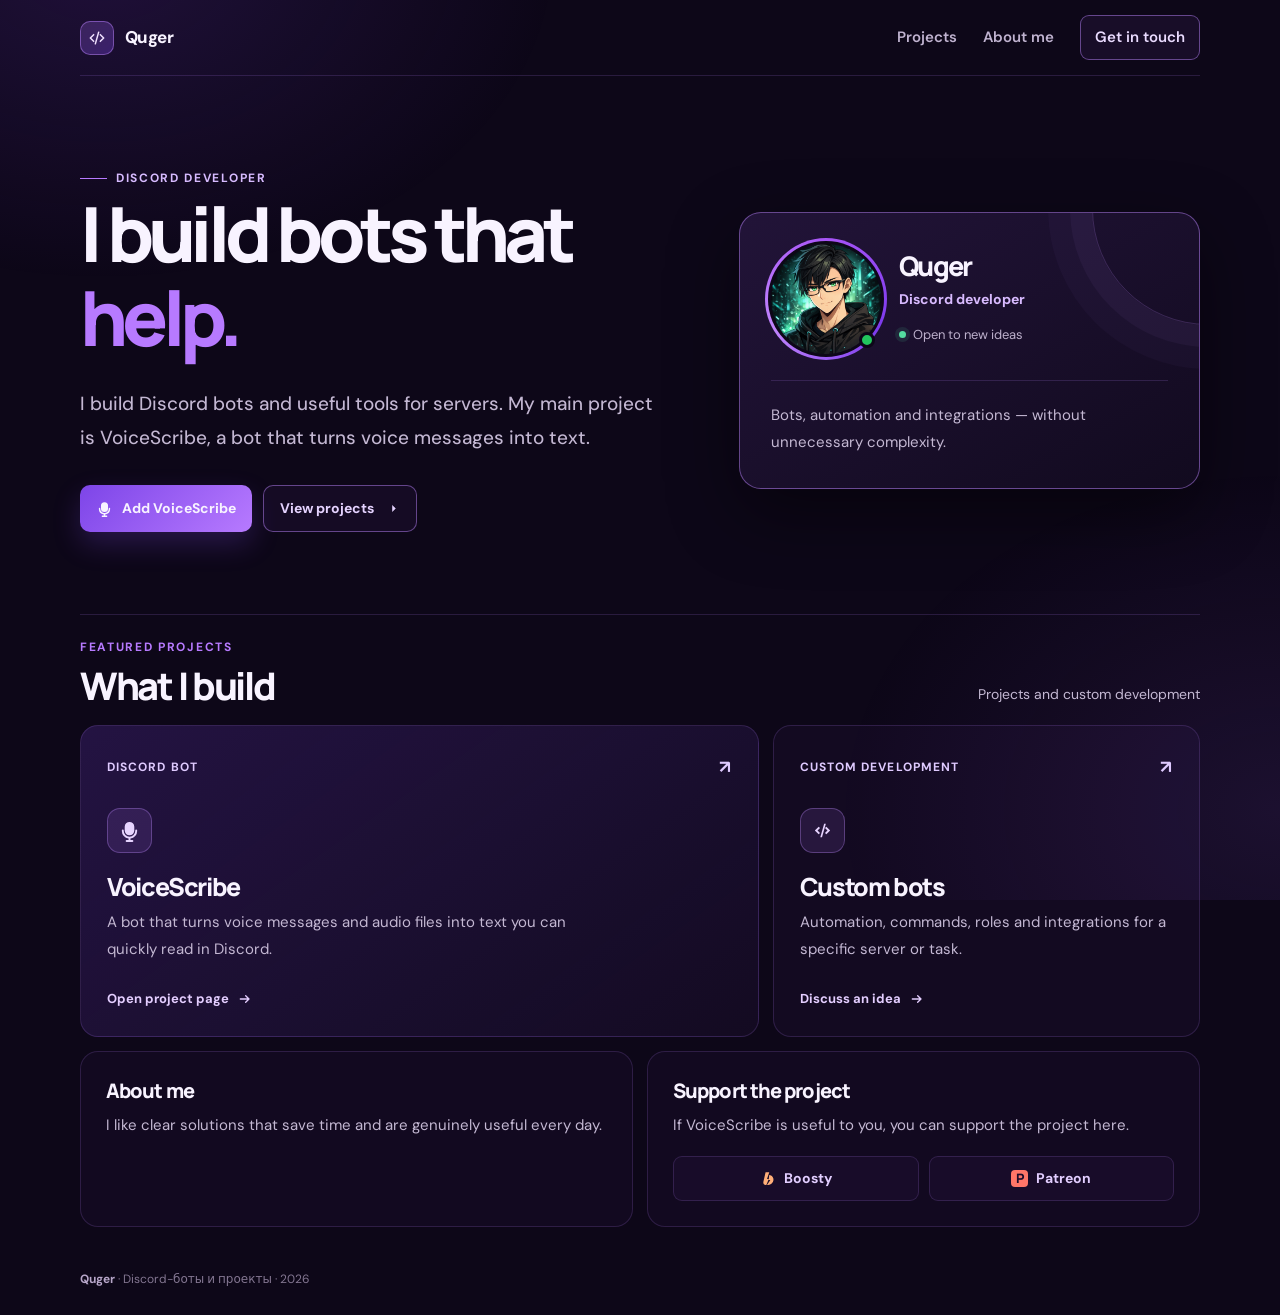
==== commit 04b271d4: "Update" ====
--- a/index.html
+++ b/index.html
@@ -1,32 +1,121 @@
 <!doctype html>
 <html lang="ru">
 <head>
-<meta charset="utf-8">
-<meta name="viewport" content="width=device-width,initial-scale=1">
-<meta name="description" content="Quger — Discord-боты, VoiceScribe и разработка под заказ.">
-<meta name="theme-color" content="#0d0718">
-<title>Quger — Discord-боты и проекты</title>
-<link rel="preconnect" href="https://fonts.googleapis.com">
-<link rel="preconnect" href="https://fonts.gstatic.com" crossorigin>
-<link href="https://fonts.googleapis.com/css2?family=DM+Sans:wght@400;500;600;700&family=Manrope:wght@700;800&display=swap" rel="stylesheet">
-<style>
-:root{--bg:#0d0718;--surface:#161024;--surface2:#1c1430;--line:#b985ff35;--line2:#bd87ff80;--accent:#b77aff;--accent2:#7d45e8;--text:#f8f3ff;--muted:#c4b8d3;--green:#54dda0}*{box-sizing:border-box}html{scroll-behavior:smooth}body{margin:0;min-width:320px;background:var(--bg);color:var(--text);font:400 16px/1.65 'DM Sans',system-ui,sans-serif}body:before{content:"";position:fixed;inset:0;z-index:-1;background:radial-gradient(700px 500px at 8% -5%,#743bd235,transparent 65%),radial-gradient(650px 500px at 100% 90%,#9b5cf225,transparent 68%);pointer-events:none}a{color:inherit}a:focus-visible{outline:3px solid #e5caff;outline-offset:4px}.shell{width:min(1080px,calc(100% - 40px));margin:auto}.header{height:78px;display:flex;align-items:center;justify-content:space-between;border-bottom:1px solid var(--line)}.brand{display:flex;align-items:center;gap:11px;text-decoration:none;font-weight:800;letter-spacing:-.03em}.brand-mark{width:35px;height:35px;display:grid;place-items:center;border:1px solid var(--line2);border-radius:11px;background:linear-gradient(145deg,#b77aff35,#7d45e855);transition:transform .22s,box-shadow .22s}.brand:hover .brand-mark{transform:rotate(-8deg) scale(1.06);box-shadow:0 0 24px #b77aff40}.brand-mark svg{width:20px;height:20px;fill:none;stroke:#f1e2ff;stroke-width:2;stroke-linecap:round;stroke-linejoin:round}.nav{display:flex;align-items:center;gap:24px;color:var(--muted);font-size:14px;font-weight:600}.nav a{text-decoration:none;transition:color .2s,transform .2s}.nav a:hover{color:var(--text);transform:translateY(-1px)}.nav-cta{padding:9px 15px;border:1px solid var(--line2);border-radius:10px;background:#a966ff16;color:#eadbff!important}.hero{display:grid;grid-template-columns:minmax(0,1.12fr) minmax(300px,.88fr);gap:64px;align-items:center;padding:92px 0 84px}.eyebrow{display:flex;align-items:center;gap:9px;margin-bottom:13px;color:#d7bbff;font-size:12px;font-weight:700;letter-spacing:.14em;text-transform:uppercase}.eyebrow:before{content:"";width:27px;height:1px;background:var(--accent)}h1{max-width:720px;margin:0 0 22px;font:800 clamp(42px,6vw,76px)/1.1 Manrope,sans-serif;letter-spacing:-.075em}h1 .highlight{color:var(--accent);text-shadow:0 0 30px #b77aff35}.hero-copy{max-width:58ch;margin:0 0 27px;color:var(--muted);font-size:18px;line-height:1.8}.actions{display:flex;flex-wrap:wrap;gap:11px}.button{display:inline-flex;align-items:center;justify-content:center;gap:9px;padding:12px 17px;border-radius:11px;text-decoration:none;font-weight:700;transition:transform .2s,box-shadow .2s,border-color .2s}.button:hover{transform:translateY(-2px);box-shadow:0 12px 28px #0005}.primary{background:linear-gradient(135deg,var(--accent),var(--accent2));color:white}.secondary{border:1px solid var(--line2);background:#a966ff12;color:#eadbff}.profile{padding:28px;border:1px solid var(--line);border-radius:22px;background:linear-gradient(145deg,#1b1230e8,#130c22e8);box-shadow:0 25px 70px #0005}.profile-top{display:flex;align-items:center;gap:16px;margin-bottom:20px}.avatar{width:82px;height:82px;display:grid;place-items:center;flex:none;border:1px solid var(--line2);border-radius:50%;background:radial-gradient(circle at 35% 30%,#d7baff,#8d51ee 42%,#30145e 75%);box-shadow:0 0 0 7px #b77aff12,0 0 35px #b77aff35;font:800 31px Manrope;color:white}.profile-name{margin:0 0 3px;font:800 25px Manrope}.profile-role{color:#d7bbff;font-size:14px;font-weight:700}.profile-status{color:var(--green);font-size:13px}.profile-text{margin:0;color:var(--muted);font-size:16px;line-height:1.75}.section{padding:65px 0;border-top:1px solid var(--line)}.section-head{display:flex;align-items:end;justify-content:space-between;gap:20px;margin-bottom:25px}.section-label{margin:0 0 7px;color:#d7bbff;font-size:12px;font-weight:700;letter-spacing:.13em;text-transform:uppercase}.section-title{margin:0;font:800 clamp(30px,4vw,45px)/1.15 Manrope;letter-spacing:-.055em}.section-note{color:var(--muted);font-size:14px}.grid{display:grid;grid-template-columns:repeat(2,minmax(0,1fr));gap:15px}.card{padding:23px;border:1px solid var(--line);border-radius:17px;background:#161024b8;transition:transform .2s,border-color .2s,box-shadow .2s}.card:hover{transform:translateY(-3px);border-color:var(--line2);box-shadow:0 15px 35px #0004}.card-tag{display:flex;justify-content:space-between;align-items:center;color:#d7bbff;font-size:12px;font-weight:700;letter-spacing:.08em;text-transform:uppercase}.card-icon{width:43px;height:43px;display:grid;place-items:center;margin:20px 0 15px;border-radius:13px;background:#b77aff20;color:var(--accent);font-size:22px}.card h3{margin:0 0 8px;font:800 23px Manrope}.card p{margin:0;color:var(--muted);font-size:16px;line-height:1.75}.support{display:grid;grid-template-columns:1fr 1fr;gap:15px}.support .card{display:flex;align-items:center;gap:14px;text-decoration:none}.support-icon{width:45px;height:45px;display:grid;place-items:center;flex:none;border-radius:13px;background:#b77aff1f;color:var(--accent);font-weight:800;font-size:21px}.support strong{display:block}.support span{color:var(--muted);font-size:14px}.footer{padding:28px 0 38px;border-top:1px solid var(--line);color:#9e91b0;font-size:14px}.footer a{color:#eadbff;font-weight:700}.muted-link{color:var(--muted)}@media(max-width:760px){.shell{width:min(100% - 28px,560px)}.header{height:68px}.nav{gap:13px;font-size:13px}.nav a:not(.nav-cta){display:none}.hero{grid-template-columns:1fr;gap:38px;padding:60px 0 58px}.hero-copy{font-size:16px;line-height:1.75}h1{font-size:clamp(42px,14vw,65px)}.section{padding:48px 0}.section-head{display:block}.section-note{display:block;margin-top:10px}.grid,.support{grid-template-columns:1fr}.profile{padding:23px}.button{width:100%}.actions{display:grid}}
-@media(prefers-reduced-motion:reduce){html{scroll-behavior:auto}*,*::before,*::after{animation-duration:.01ms!important;transition-duration:.01ms!important}}
-[data-lang]{display:none}body.lang-ru [data-lang="ru"],body.lang-en [data-lang="en"]{display:inline}
-</style>
+  <meta charset="utf-8">
+  <meta name="viewport" content="width=device-width, initial-scale=1">
+  <meta name="description" content="Quger — разработчик Discord-ботов и создатель VoiceScribe.">
+  <meta name="theme-color" content="#0d0718">
+  <meta property="og:title" content="Quger — Discord-боты и проекты">
+  <meta property="og:description" content="Discord-боты, VoiceScribe и разработка под заказ.">
+  <title>Quger — Discord-боты и проекты</title>
+  <link rel="preconnect" href="https://fonts.googleapis.com">
+  <link rel="preconnect" href="https://fonts.gstatic.com" crossorigin>
+  <link href="https://fonts.googleapis.com/css2?family=DM+Sans:wght@400;500;600;700&family=Manrope:wght@700;800&display=swap" rel="stylesheet">
+  <style>
+    :root{--bg:#0d0718;--surface:#161024;--surface-2:#1c1430;--line:#b985ff2b;--line-strong:#bd87ff78;--accent:#b77aff;--accent-2:#7d45e8;--text:#f8f3ff;--muted:#a99dbb;--green:#54dda0}
+    *{box-sizing:border-box}
+    html{scroll-behavior:smooth}
+    body{margin:0;min-width:320px;background:var(--bg);color:var(--text);font:400 16px/1.55 'DM Sans',system-ui,sans-serif}
+    body:before{content:"";position:fixed;inset:0;z-index:-1;background:radial-gradient(700px 500px at 8% -5%,#743bd22e,transparent 65%),radial-gradient(650px 500px at 100% 90%,#9b5cf21c,transparent 68%);pointer-events:none}
+    a{color:inherit}a:focus-visible{outline:3px solid #e5caff;outline-offset:4px}
+    .shell{width:min(1120px,calc(100% - 40px));margin:auto}
+    .site-header{height:76px;display:flex;align-items:center;justify-content:space-between;border-bottom:1px solid var(--line)}
+    .brand{display:inline-flex;align-items:center;gap:11px;text-decoration:none;font-weight:800;letter-spacing:-.03em}
+    .brand-mark{width:34px;height:34px;display:grid;place-items:center;border:1px solid var(--line-strong);border-radius:10px;background:linear-gradient(145deg,#b77aff35,#7d45e855);color:#f1e2ff;transition:transform .22s ease,border-color .22s ease,background .22s ease,box-shadow .22s ease}.brand:hover .brand-mark{transform:rotate(-8deg) scale(1.06);border-color:#d2a7ff;background:linear-gradient(145deg,#b77aff52,#7d45e878);box-shadow:0 8px 20px #7d45e84a}.brand-mark svg{width:20px;height:20px;fill:none;stroke:currentColor;stroke-width:1.8;stroke-linecap:round;stroke-linejoin:round}
+    .nav{display:flex;align-items:center;gap:26px;color:var(--muted);font-size:14px;font-weight:600}.nav a{text-decoration:none}.nav a:hover{color:var(--text)}
+    .nav .nav-cta{position:relative;overflow:hidden;padding:9px 14px;border:1px solid var(--line-strong);border-radius:9px;background:#a966ff12;color:#eadbff;transition:transform .22s ease,background .22s ease,border-color .22s ease,box-shadow .22s ease}.nav .nav-cta:hover{transform:translateY(-2px);background:#b77aff24;border-color:#d2a7ff;box-shadow:0 8px 22px #7d45e83d}.nav .nav-cta:active{transform:translateY(0) scale(.97)}
+    .hero{display:grid;grid-template-columns:minmax(0,1.12fr) minmax(320px,.88fr);gap:72px;align-items:center;padding:92px 0 82px}
+    .eyebrow{display:flex;align-items:center;gap:9px;margin-bottom:12px;color:#d7bbff;font-size:12px;font-weight:700;letter-spacing:.14em;text-transform:uppercase}.eyebrow:before{content:"";width:27px;height:1px;background:var(--accent)}
+    h1{position:relative;top:-8px;max-width:740px;margin:0 0 20px;font:800 clamp(42px,6vw,76px)/1.1 Manrope,sans-serif;letter-spacing:-.075em}.highlight{color:var(--accent)}
+    .hero-copy{max-width:580px;color:var(--muted);font-size:18px;line-height:1.7}.hero-actions{display:flex;flex-wrap:wrap;gap:11px;margin-top:30px}
+    .button{position:relative;isolation:isolate;overflow:hidden;display:inline-flex;align-items:center;justify-content:center;gap:9px;min-height:44px;padding:11px 16px;border-radius:10px;text-decoration:none;font-size:14px;font-weight:700;transition:transform .22s ease,border-color .22s ease,background .22s ease,box-shadow .22s ease}.button:before{content:"";position:absolute;inset:0;z-index:-1;background:linear-gradient(110deg,transparent 25%,#ffffff2b 50%,transparent 75%);transform:translateX(-120%);transition:transform .6s ease}.button:hover{transform:translateY(-3px)}.button:hover:before{transform:translateX(120%)}.button:active{transform:translateY(0) scale(.97)}.button:focus-visible{box-shadow:0 0 0 4px #d8baff44}.button svg{width:17px;height:17px;fill:currentColor;transition:transform .22s ease}.button:hover svg{transform:translateX(2px)}.button-primary{background:linear-gradient(135deg,var(--accent-2),var(--accent));box-shadow:0 12px 28px #7d45e83d}.button-primary:hover{box-shadow:0 16px 34px #7d45e85c}.button-secondary{border:1px solid var(--line-strong);background:#a966ff0e;color:#e5d3ff}.button-secondary:hover{border-color:#d2a7ff;background:#b77aff1a}
+    .profile-card{position:relative;padding:31px;border:1px solid var(--line-strong);border-radius:22px;background:linear-gradient(150deg,#24153bee,#130b20ee);box-shadow:0 24px 70px #0007;overflow:hidden}.profile-card:after{content:"";position:absolute;width:230px;height:230px;right:-125px;top:-120px;border:1px solid #c28dff35;border-radius:50%;box-shadow:0 0 0 22px #c28dff0c,0 0 0 44px #c28dff08}
+    .profile-top{position:relative;z-index:1;display:flex;align-items:center;gap:18px}.avatar-wrap{position:relative;width:110px;height:110px;flex:none}.avatar-ring{position:absolute;inset:-6px;border-radius:50%;background:conic-gradient(from 0deg,#a855f7,#7c3aed,#c084fc,#a855f7);animation:spin 4s linear infinite;z-index:0}.avatar-ring-inner{position:absolute;inset:-3px;border-radius:50%;background:var(--bg);z-index:1}.avatar{position:relative;z-index:2;width:110px;height:110px;display:block;object-fit:cover;border:0;border-radius:50%;box-shadow:none}.status{position:absolute;bottom:6px;right:6px;width:16px;height:16px;background:#22c55e;border-radius:50%;border:3px solid var(--bg);z-index:3;animation:pulse 2s ease-in-out infinite}@keyframes spin{to{transform:rotate(360deg)}}@keyframes pulse{0%,100%{box-shadow:0 0 0 0 #22c55e80}50%{box-shadow:0 0 0 6px #22c55e00}}.profile-name{margin:0;font:800 27px/1.1 Manrope,sans-serif;letter-spacing:-.06em}.profile-role{margin-top:7px;color:#d8baff;font-size:14px;font-weight:700}.profile-status{display:inline-flex;align-items:center;gap:7px;margin-top:13px;color:#bdb0cc;font-size:12px}.profile-status:before{content:"";width:7px;height:7px;border-radius:50%;background:var(--green);box-shadow:0 0 0 4px #54dda01c}.profile-text{position:relative;z-index:1;margin:26px 0 0;padding-top:21px;border-top:1px solid var(--line);color:var(--muted);font-size:14px;line-height:1.7}
+    .work{padding:22px 0 0;border-top:1px solid var(--line)}.section-head{display:flex;align-items:end;justify-content:space-between;gap:20px;margin-bottom:19px}.section-label{margin:0 0 7px;color:var(--accent);font-size:12px;font-weight:700;letter-spacing:.14em;text-transform:uppercase}.section-title{margin:0;font:800 clamp(26px,3vw,38px)/1.1 Manrope,sans-serif;letter-spacing:-.06em}.section-note{color:var(--muted);font-size:13px}
+    .project-grid{display:grid;grid-template-columns:1.35fr .85fr;gap:14px}.project-card{position:relative;display:flex;flex-direction:column;min-height:300px;padding:26px;border:1px solid var(--line);border-radius:18px;background:#a966ff0b;text-decoration:none;overflow:hidden;transition:transform .22s,border-color .22s,box-shadow .22s}.project-card:hover{transform:translateY(-4px);border-color:var(--line-strong);box-shadow:0 18px 40px #0004}.project-card.featured{background:linear-gradient(145deg,#7d45e834,#a966ff0b)}.project-header{display:flex;align-items:center;justify-content:space-between;color:#dfcaff;font-size:12px;font-weight:700;letter-spacing:.09em;text-transform:uppercase}.project-arrow{font-size:18px}.project-icon{width:45px;height:45px;display:grid;place-items:center;margin:25px 0 20px;border:1px solid #c18cff55;border-radius:13px;background:#b77aff20;color:#e7d4ff}.project-icon svg{width:23px;height:23px;fill:currentColor}.project-card h3{margin:0 0 9px;font:800 25px/1.1 Manrope,sans-serif;letter-spacing:-.055em}.project-card p{max-width:48ch;margin:0;color:var(--muted);font-size:14px;line-height:1.7}.project-link{display:flex;align-items:center;gap:8px;margin-top:auto;padding-top:24px;color:#e4ceff;font-size:13px;font-weight:700}.project-link svg{width:16px;height:16px;fill:none;stroke:currentColor;stroke-width:2;stroke-linecap:round;stroke-linejoin:round}
+    .bottom{display:grid;grid-template-columns:1fr 1fr;gap:14px;margin-top:14px}.bottom-card{padding:25px;border:1px solid var(--line);border-radius:18px;background:#a966ff09}.bottom-card h3{margin:0 0 8px;font:800 20px Manrope,sans-serif;letter-spacing:-.045em}.bottom-card p{margin:0;color:var(--muted);font-size:14px;line-height:1.7}.contact-links{display:grid;grid-template-columns:1fr 1fr;gap:10px;margin-top:17px}.contact-link{position:relative;overflow:hidden;display:flex;align-items:center;justify-content:center;gap:8px;min-height:44px;padding:10px 14px;border:1px solid var(--line);border-radius:9px;background:#a966ff0b;color:#e2ceff;text-decoration:none;font-size:13px;font-weight:700;transition:transform .22s ease,border-color .22s ease,background .22s ease,box-shadow .22s ease}.contact-link:before{content:"";position:absolute;inset:0;background:linear-gradient(110deg,transparent 25%,#ffffff24 50%,transparent 75%);transform:translateX(-120%);transition:transform .6s ease}.contact-link:hover{transform:translateY(-3px);border-color:#d2a7ff;background:#b77aff1a;box-shadow:0 10px 24px #7d45e83a}.contact-link:hover:before{transform:translateX(120%)}.contact-link:active{transform:translateY(0) scale(.97)}.contact-link:focus-visible{box-shadow:0 0 0 4px #d8baff44}.contact-link svg{position:relative;width:17px;height:17px;fill:currentColor}.boosty{color:#ffaf78}.patreon-icon{position:relative;display:inline-grid;place-items:center;width:17px;height:17px;border-radius:4px;background:#ff7668;color:#1b0c2b;font-family:Manrope,sans-serif;font-size:13px;font-style:normal;font-weight:800;line-height:1}
+    footer{padding:42px 0 25px;color:#837691;font-size:12px}footer strong{color:#b7a6c9}
+    @keyframes appear{from{opacity:0;transform:translateY(14px)}to{opacity:1;transform:none}}.hero,.work,.bottom{animation:appear .55s cubic-bezier(.22,1,.36,1) both}.work{animation-delay:.08s}.bottom{animation-delay:.14s}
+    @media(prefers-reduced-motion:reduce){html{scroll-behavior:auto}*,*:before,*:after{animation:none!important;transition:none!important}}
+    @media(max-width:820px){.hero{grid-template-columns:1fr;gap:40px;padding:64px 0}.profile-card{max-width:560px}.project-grid,.bottom{grid-template-columns:1fr}}
+    @media(max-width:560px){.shell{width:min(100% - 28px,1120px)}.site-header{height:66px}.nav{gap:12px}.nav a:not(.nav-cta){display:none}.nav-cta{padding:8px 11px!important}h1{font-size:clamp(42px,13vw,60px)}.hero{padding:50px 0 58px}.hero-copy{font-size:16px}.hero-actions{flex-direction:column}.button{width:100%}.profile-card{padding:22px}.avatar-wrap{width:88px;height:88px}.avatar{width:88px;height:88px}.profile-name{font-size:23px}.project-card{min-height:270px;padding:22px}.section-head{display:block}.section-note{display:block;margin-top:7px}}
+    /* Readability */
+    body{-webkit-font-smoothing:antialiased;text-rendering:optimizeLegibility;font-size:17px;line-height:1.68}
+    :root{--muted:#c4b8d3}
+    .nav{color:#c0b3d0;font-size:15px}
+    .hero-copy{font-size:19px;line-height:1.78;font-weight:450}
+    .profile-text,.project-card p,.bottom-card p{font-size:15px;line-height:1.82}
+    .profile-status{font-size:13px}.section-note{font-size:14px}.contact-link{font-size:14px}
+  </style>
 </head>
-<body class="lang-ru">
-<div class="shell">
-<header class="header"><a class="brand" href="index.html"><span class="brand-mark" aria-hidden="true"><svg viewBox="0 0 24 24"><path d="m8 8-4 4 4 4M16 8l4 4-4 4M14 5l-4 14"/></svg></span><span>Quger</span></a><nav class="nav" aria-label="Main navigation"><a href="#projects"><span data-lang="ru">Проекты</span><span data-lang="en">Projects</span></a><a href="#about"><span data-lang="ru">Обо мне</span><span data-lang="en">About</span></a><a class="nav-cta" href="https://t.me/Quger_Developer" target="_blank" rel="noopener noreferrer"><span data-lang="ru">Связаться</span><span data-lang="en">Get in touch</span></a></nav></header>
-<main>
-<section class="hero" id="about"><div><div class="eyebrow">Discord developer</div><h1><span data-lang="ru">Делаю ботов, которые <span class="highlight">помогают.</span></span><span data-lang="en">I build bots that <span class="highlight">help.</span></span></h1><p class="hero-copy"><span data-lang="ru">Создаю Discord-ботов и полезные инструменты для серверов. Мой главный проект — VoiceScribe, бот для перевода голосовых сообщений в текст.</span><span data-lang="en">I build Discord bots and useful tools for servers. My main project is VoiceScribe, a bot that turns voice messages into text.</span></p><div class="actions"><a class="button primary" href="general.html"><span data-lang="ru">Открыть VoiceScribe</span><span data-lang="en">Open VoiceScribe</span> ↗</a><a class="button secondary" href="#projects"><span data-lang="ru">Смотреть проекты</span><span data-lang="en">View projects</span></a></div></div><aside class="profile"><div class="profile-top"><div class="avatar" aria-hidden="true">Q</div><div><div class="profile-name">Quger</div><div class="profile-role">Discord developer</div><div class="profile-status"><span data-lang="ru">● Открыт для новых идей</span><span data-lang="en">● Open to new ideas</span></div></div></div><p class="profile-text"><span data-lang="ru">Разработка ботов, автоматизация и интеграции — без лишней сложности и перегруженных решений.</span><span data-lang="en">Bots, automation and integrations — without unnecessary complexity.</span></p></aside></section>
-<section class="section" id="projects"><div class="section-head"><div><p class="section-label"><span data-lang="ru">Избранные проекты</span><span data-lang="en">Featured projects</span></p><h2 class="section-title"><span data-lang="ru">Что я создаю</span><span data-lang="en">What I build</span></h2></div><span class="section-note"><span data-lang="ru">Проекты и разработка под заказ</span><span data-lang="en">Projects and custom development</span></span></div><div class="grid"><a class="card" href="general.html"><div class="card-tag"><span>Discord bot</span><span>↗</span></div><div class="card-icon">◉</div><h3>VoiceScribe</h3><p><span data-lang="ru">Бот распознаёт голосовые сообщения и аудиофайлы, чтобы их можно было быстро прочитать прямо в Discord.</span><span data-lang="en">A bot that turns voice messages and audio files into text you can quickly read in Discord.</span></p></a><a class="card" href="https://t.me/Quger_Developer" target="_blank" rel="noopener noreferrer"><div class="card-tag"><span><span data-lang="ru">Разработка</span><span data-lang="en">Development</span></span><span>↗</span></div><div class="card-icon">&lt;/&gt;</div><h3><span data-lang="ru">Боты под заказ</span><span data-lang="en">Custom bots</span></h3><p><span data-lang="ru">Автоматизация, команды, роли и интеграции под конкретный сервер или задачу.</span><span data-lang="en">Automation, commands, roles and integrations for a specific server or task.</span></p></a></div></section>
-<section class="section"><div class="section-head"><div><p class="section-label"><span data-lang="ru">Поддержка</span><span data-lang="en">Support</span></p><h2 class="section-title"><span data-lang="ru">Помочь проекту</span><span data-lang="en">Support the project</span></h2></div></div><div class="support"><a class="card" href="https://boosty.to/quger" target="_blank" rel="noopener noreferrer"><div class="support-icon">B</div><div><strong>Boosty</strong><span><span data-lang="ru">Удобная поддержка из России и СНГ</span><span data-lang="en">Support from Russia and the CIS</span></span></div></a><a class="card" href="https://www.patreon.com/16017050/join" target="_blank" rel="noopener noreferrer"><div class="support-icon">P</div><div><strong>Patreon</strong><span><span data-lang="ru">Международная подписка и поддержка</span><span data-lang="en">International subscription and support</span></span></div></a></div></section>
-</main>
-<footer class="footer">Quger · Discord bots and projects · 2026 · <a href="general.html"><span data-lang="ru">VoiceScribe</span><span data-lang="en">VoiceScribe</span></a></footer>
-</div>
-<script>
-(function(){var langs=navigator.languages||[navigator.language||'ru'];var en=langs.some(function(l){return /^en(?:-|$)/i.test(l)});document.body.className=en?'lang-en':'lang-ru';document.documentElement.lang=en?'en':'ru';document.title=en?'Quger — Discord bots and projects':'Quger — Discord-боты и проекты';})();
-</script>
+<body>
+  <div class="shell">
+    <header class="site-header">
+      <a class="brand" href="index.html"><span class="brand-mark" aria-hidden="true"><svg viewBox="0 0 24 24"><path d="m8 8-4 4 4 4M16 8l4 4-4 4M14 5l-4 14"/></svg></span><span>Quger</span></a>
+      <nav class="nav" aria-label="Основная навигация"><a href="#projects">Проекты</a><a href="#about">Обо мне</a><a class="nav-cta" href="https://t.me/Quger_Developer" target="_blank" rel="noopener noreferrer">Связаться</a></nav>
+    </header>
+
+    <main>
+      <section class="hero" id="about" aria-labelledby="hero-title">
+        <div>
+          <div class="eyebrow">Discord developer</div>
+          <h1 id="hero-title">Делаю ботов, которые <span class="highlight">помогают.</span></h1>
+          <p class="hero-copy">Создаю Discord-ботов и полезные инструменты для серверов. Мой главный проект — VoiceScribe, бот для перевода голосовых сообщений в текст.</p>
+          <div class="hero-actions"><a class="button button-primary" href="https://discord.com/oauth2/authorize?client_id=1499474116049371156" target="_blank" rel="noopener noreferrer"><svg viewBox="0 0 24 24" aria-hidden="true"><path d="M12 3a5 5 0 0 0-5 5v4a5 5 0 0 0 10 0V8a5 5 0 0 0-5-5Zm-8 9a1 1 0 0 1 2 0v.5a6 6 0 0 0 12 0V12a1 1 0 1 1 2 0v.5a8 8 0 0 1-7 7.94V22h2a1 1 0 1 1 0 2H9a1 1 0 1 1 0-2h2v-1.56A8 8 0 0 1 4 12.5V12Z"/></svg>Добавить VoiceScribe</a><a class="button button-secondary" href="#projects">Смотреть проекты <svg viewBox="0 0 24 24" aria-hidden="true"><path d="M5 12h13m-5-5 5 5-5 5"/></svg></a></div>
+        </div>
+        <aside class="profile-card"><div class="profile-top"><div class="avatar-wrap"><div class="avatar-ring"></div><div class="avatar-ring-inner"></div><img class="avatar" src="[data-uri]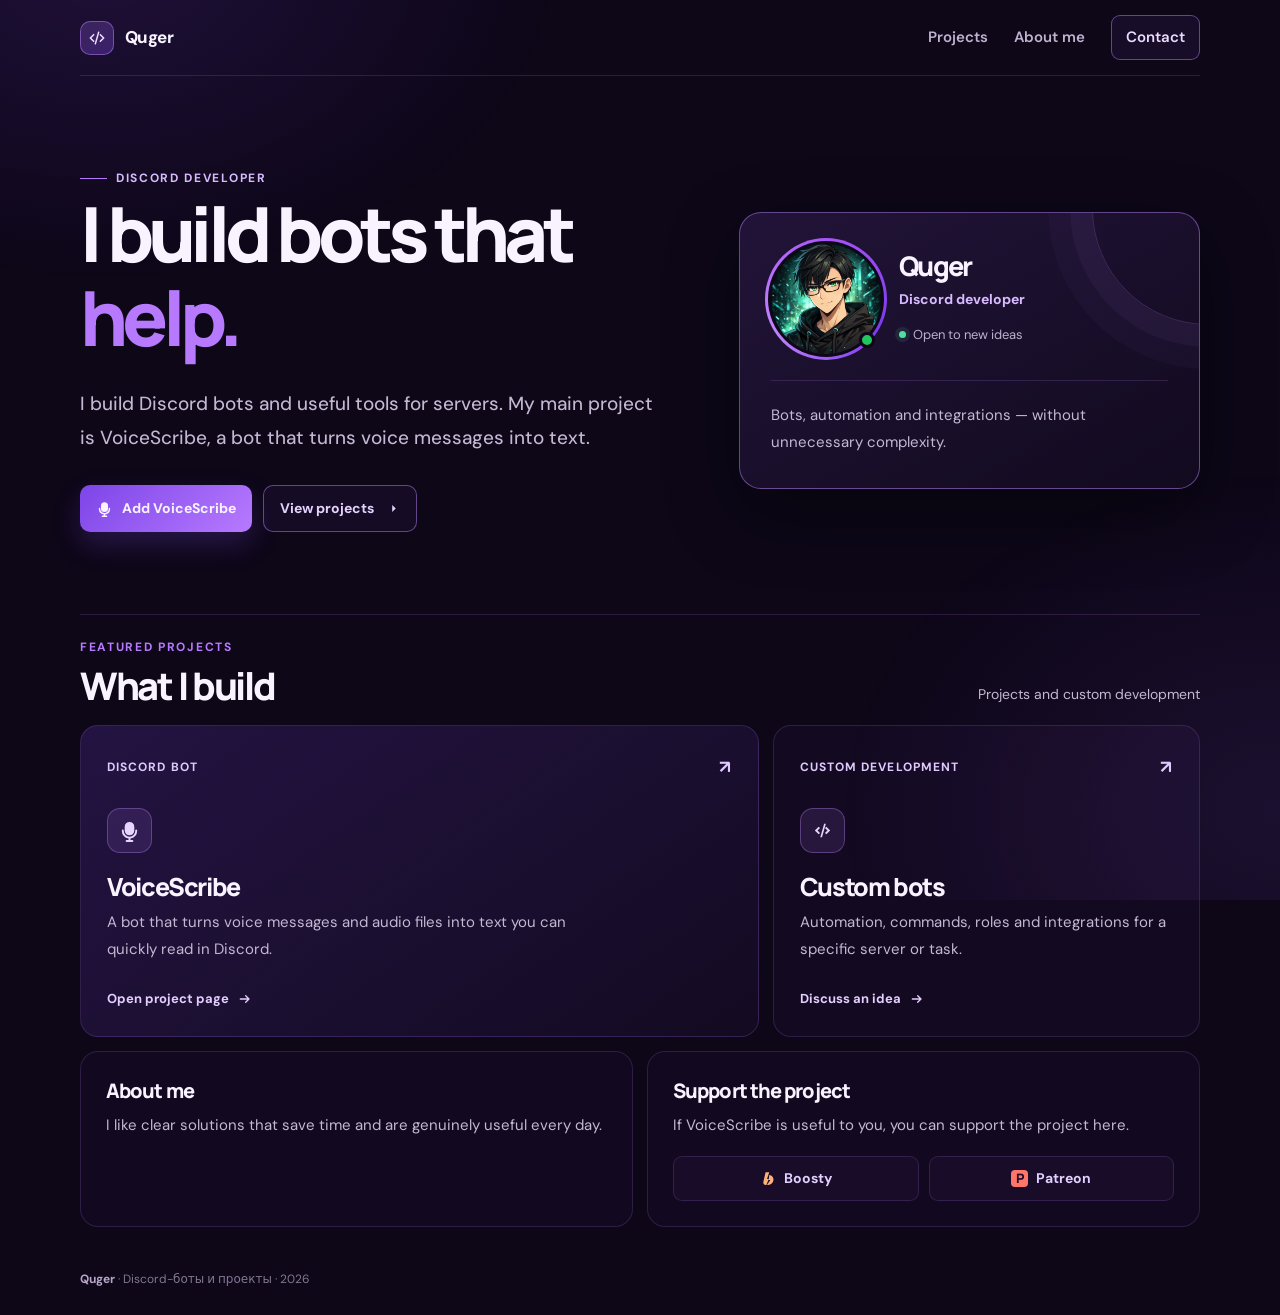
